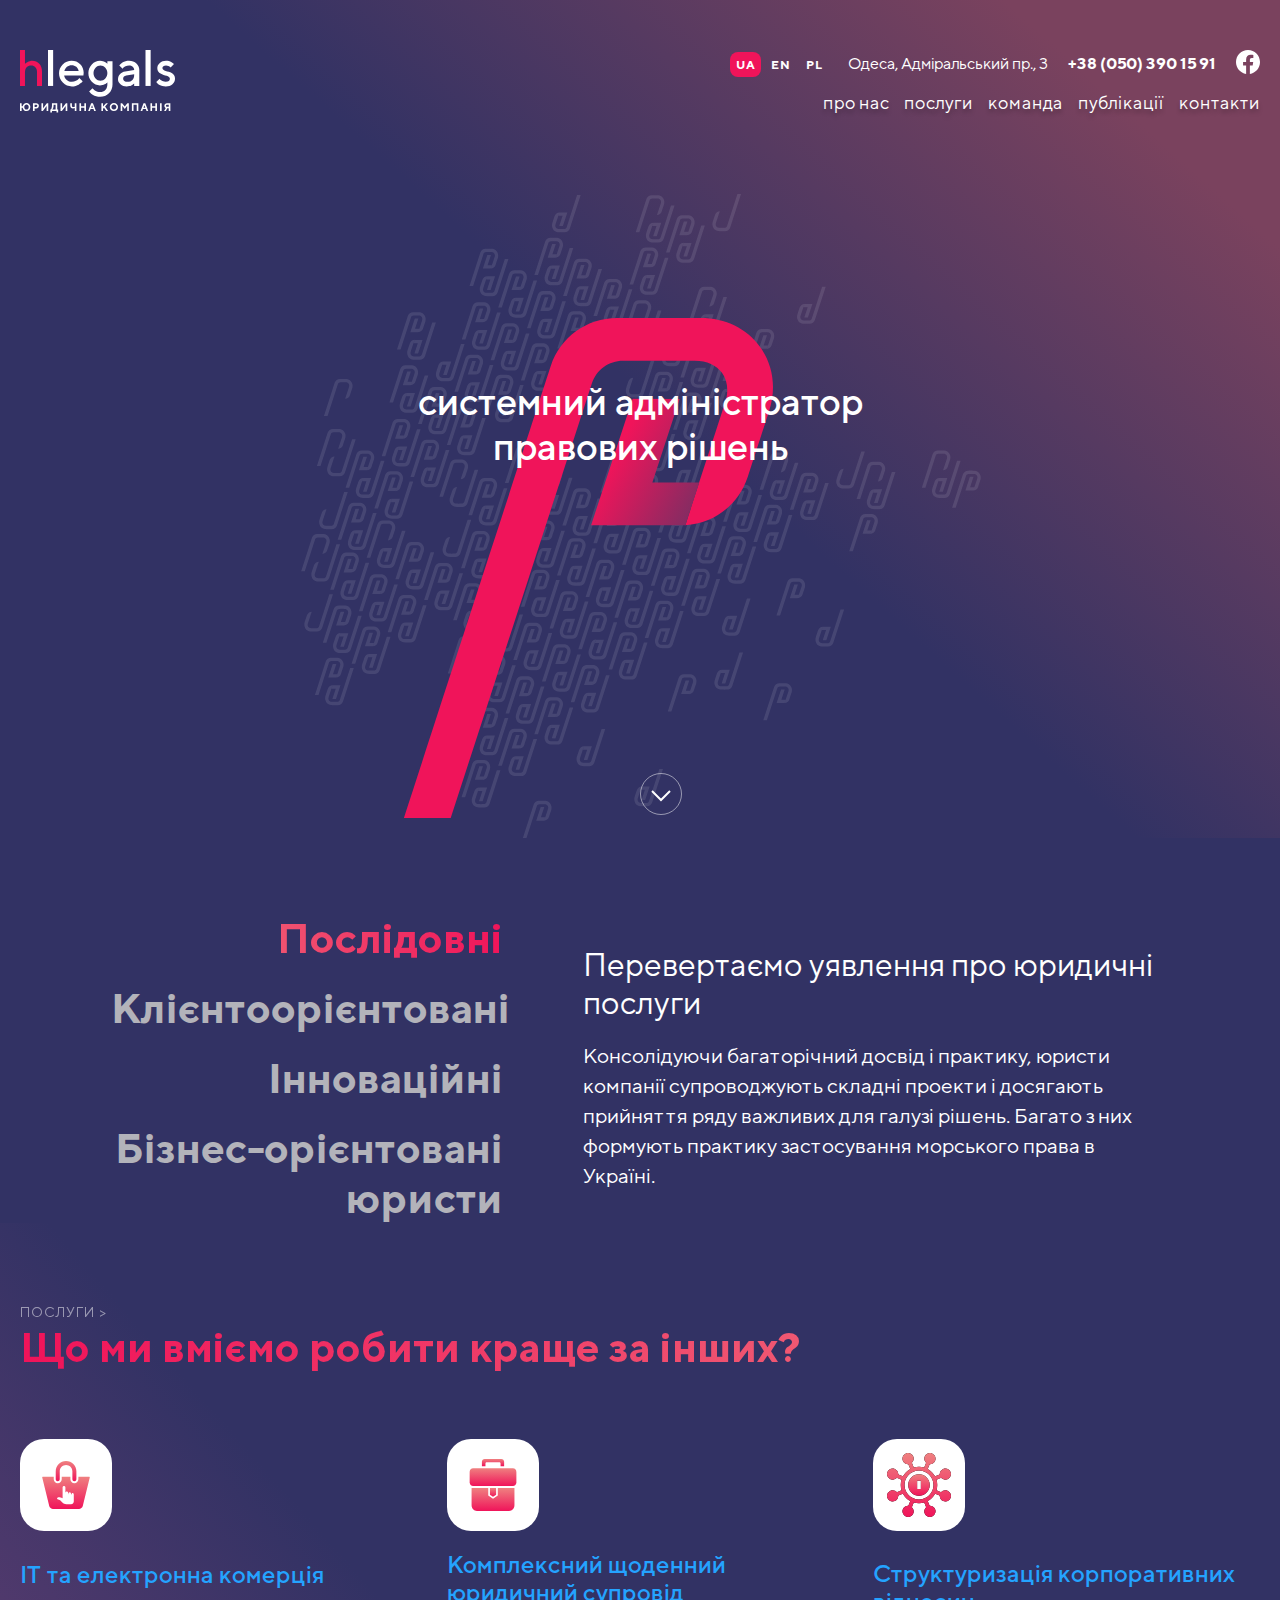
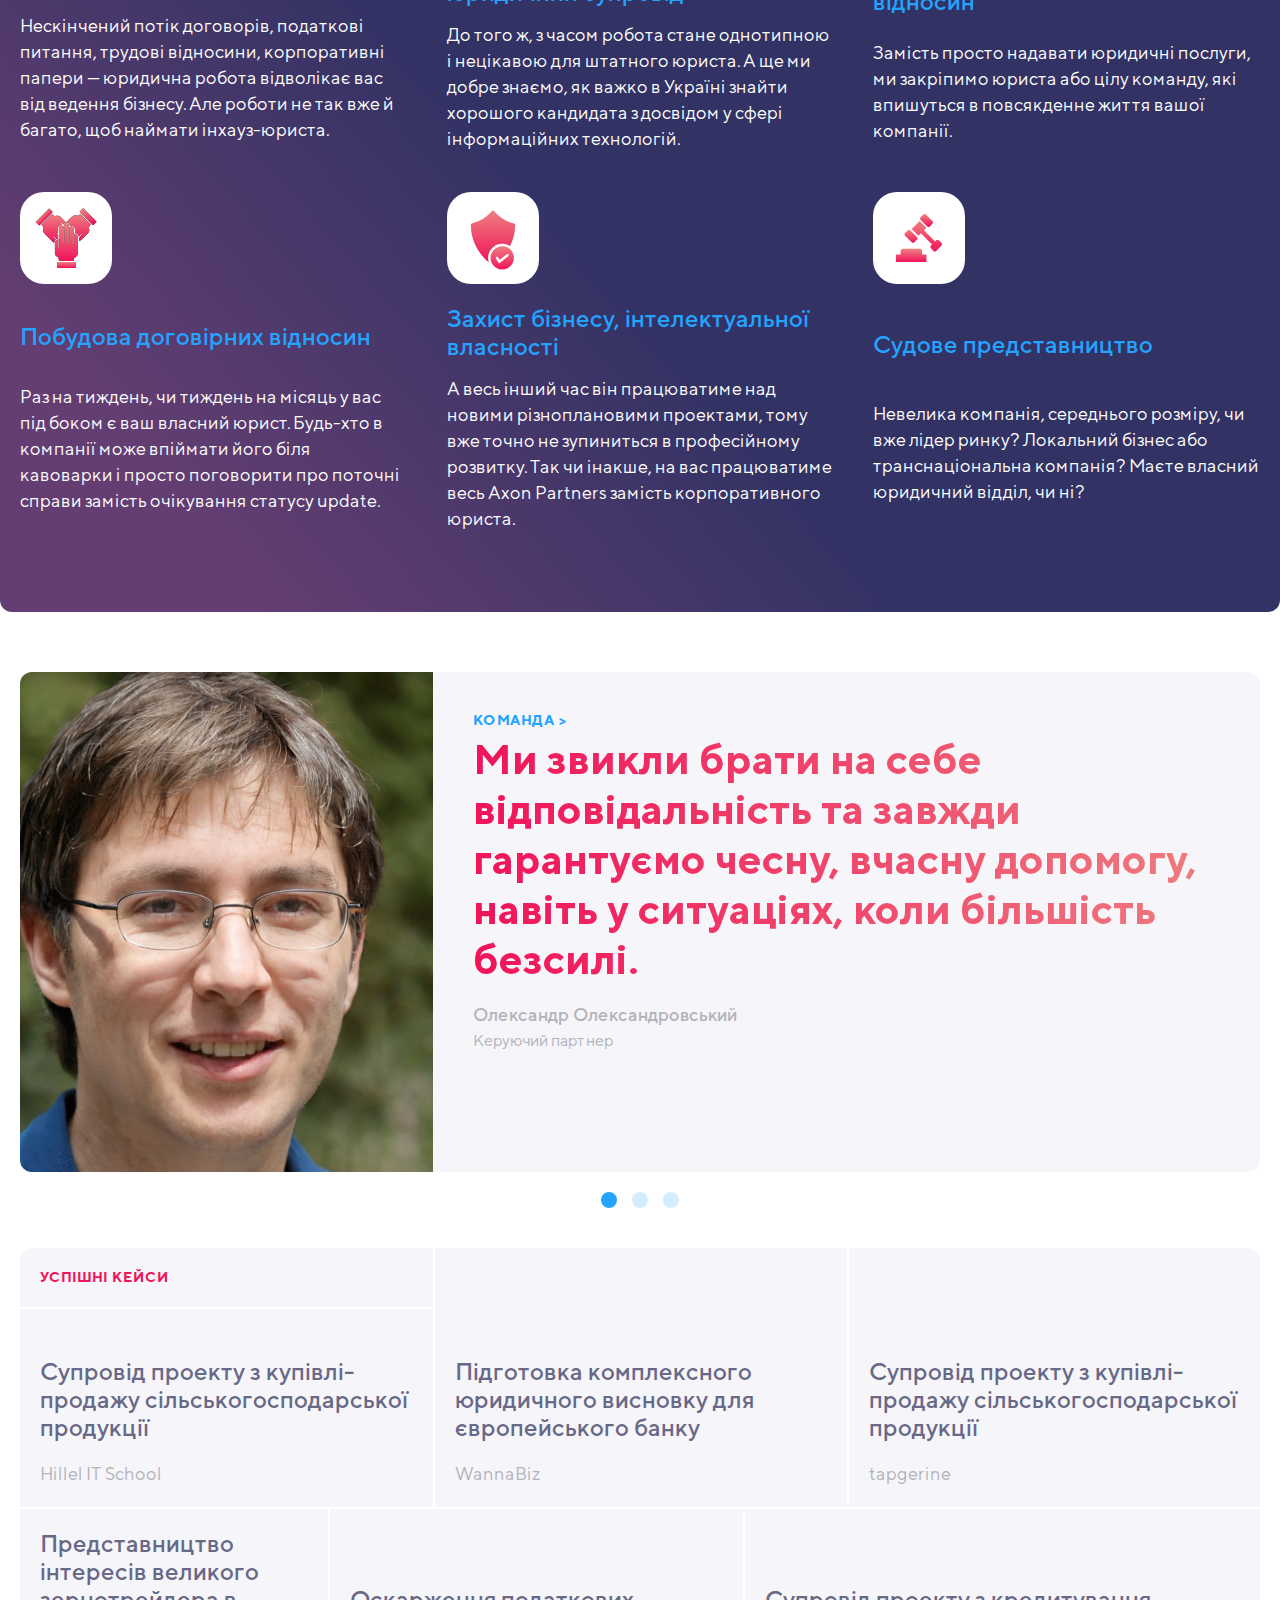
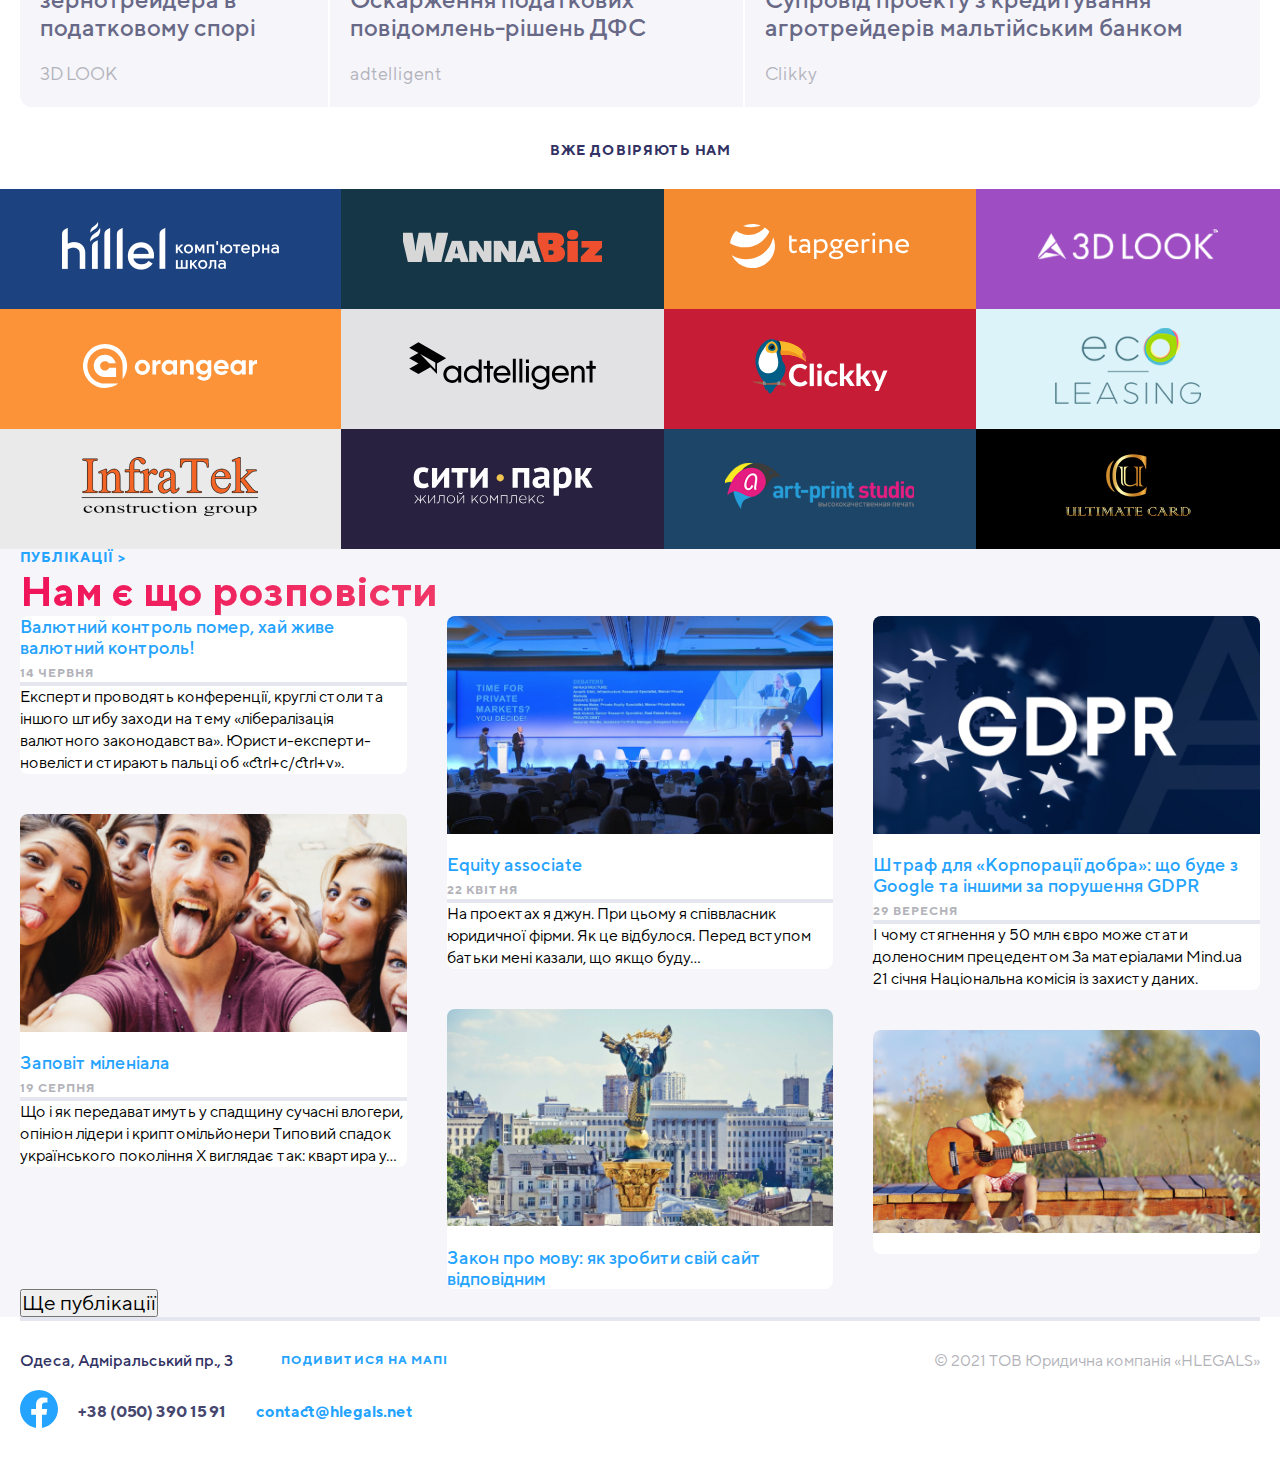
==== index.html @ 2e0b7dd0 "начал publications, ДОДЕЛАТЬ" ====
<!DOCTYPE html>
<html lang="zxx">

<head>
  <meta charset="UTF-8">
  <meta http-equiv="X-UA-Compatible" content="IE=edge">
  <meta name="viewport" content="width=device-width, initial-scale=1.0">
  <title>hlegals</title>
  <link rel="stylesheet" href="assets/css/style.css">
  <link rel="icon" href="assets/img/favicon.svg">
</head>

<body>
  <header class="header">
    <div class="header__top container">
      <div class="header__logo">
        <img class="header__logo-img" src="assets/img/logoondark.svg" alt="hlegals">
      </div>
      <nav class="header__navbar navbar">
        <div class="navbar__btn">
          <span class="navbar__btn-row"></span>
          <span class="navbar__btn-row"></span>
          <span class="navbar__btn-row"></span>
        </div>
        <ul class="navbar__list">
          <li class="navbar__item">
            <a class="navbar__link" href="">про нас</a>
          </li>
          <li class="navbar__item">
            <a class="navbar__link" href="">послуги</a>
          </li>
          <li class="navbar__item">
            <a class="navbar__link" href="">команда</a>
          </li>
          <li class="navbar__item">
            <a class="navbar__link" href="">публікації</a>
          </li>
          <li class="navbar__item">
            <a class="navbar__link" href="">контакти</a>
          </li>
        </ul>
      </nav>
      <nav class="header__actions">
        <div class="header__language language">
          <a class="language__link language__active" href="">UA</a>
          <a class="language__link" href="">EN</a>
          <a class="language__link" href="">PL</a>
        </div>
        <div class="header__address address">
          <a class="address__link" href="https://goo.gl/maps/HsRSCtw5YLtLSQBg6">Одеса, Адміральський пр., 3</a>
        </div>
        <div class="header__phones">
          <a class="header__phone-link" href="tel:+380503901591"> +38 (050) 390 15 91</a>
        </div>
        <div class="header__social social">
          <a class="social__link" href="https://www.facebook.com">
            <img src="assets/img/facebook-white.svg" alt="facebook">
          </a>
        </div>
      </nav>
    </div>

    <div class="header__bottom container">
      <img class="header__symbol" src="assets/img/symbol-long.svg" alt="symbol-long">
      <h1 class="header__title">системний адміністратор правових рішень</h1>
    </div>
    <div class="header__button">
      <img src="assets/img/scroll.svg" alt="scroll">
    </div>
  </header>

  <main>

    <section class="experience">
      <div class="container">
        <div class="experience__slider slider">
          <div class="slider__titles">
            <h2 class="slider__title slider__active">Послідовні</h2>
            <h2 class="slider__title slider__invisible">Клієнтоорієнтовані</h2>
            <h2 class="slider__title slider__invisible">Інноваційні</h2>
            <h2 class="slider__title slider__invisible">Бізнес-орієнтовані юристи</h2>
          </div>
          <div class="slider__descriptions">
            <h2 class="slider__name">Перевертаємо уявлення про юридичні послуги</h2>
            <p class="slider__text">Консолідуючи багаторічний досвід і практику, юристи компанії супроводжують складні
              проекти і досягають прийняття ряду важливих для галузі рішень. Багато з них формують практику застосування
              морського права в Україні.</p>
          </div>
          <div class="slider__indicators">
            <div class="slider__indicator indicator indicator--active"></div>
            <div class="slider__indicator indicator"></div>
            <div class="slider__indicator indicator"></div>
            <div class="slider__indicator indicator"></div>
          </div>
        </div>
      </div>
    </section>

    <section class="services">
      <div class="container">
        <a class="services__heading">послуги ></a>
        <h2 class="services__title">Що ми вміємо робити краще за інших?</h2>
        <div class="services__grid">
          <div class="services__item">
            <div class="services__image">
              <img class="services__icon" src="assets/img/services-it.svg" alt="icon">
            </div>
            <h3 class="services__name">IT та електронна комерція</h3>
            <p class="services__description">Нескінчений потік договорів, податкові питання, трудові відносини,
              корпоративні папери — юридична робота відволікає вас від ведення бізнесу. Але роботи не так вже й багато,
              щоб наймати інхауз-юриста.</p>
          </div>
          <div class="services__item">
            <div class="services__image">
              <img class="services__icon" src="assets/img/services-complex.svg" alt="icon">
            </div>
            <h3 class="services__name">Комплексний щоденний юридичний супровід</h3>
            <p class="services__description">До того ж, з часом робота стане однотипною і нецікавою для штатного юриста.
              А ще ми добре знаємо, як важко в Україні знайти хорошого кандидата з досвідом у сфері інформаційних
              технологій.</p>
          </div>
          <div class="services__item">
            <div class="services__image">
              <img class="services__icon" src="assets/img/services-structure.svg" alt="icon">
            </div>
            <h3 class="services__name">Структуризація корпоративних відносин</h3>
            <p class="services__description">Замість просто надавати юридичні послуги, ми закріпимо юриста або цілу
              команду, які впишуться в повсякденне життя вашої компанії.</p>
          </div>
          <div class="services__item">
            <div class="services__image">
              <img class="services__icon" src="assets/img/services-build.svg" alt="icon">
            </div>
            <h3 class="services__name">Побудовa договірних відносин</h3>
            <p class="services__description">Раз на тиждень, чи тиждень на місяць у вас під боком є ваш власний юрист.
              Будь-хто в компанії може впіймати його біля кавоварки і просто поговорити про поточні справи замість
              очікування статусу update.</p>
          </div>
          <div class="services__item">
            <div class="services__image">
              <img class="services__icon" src="assets/img/services-protect.svg" alt="icon">
            </div>
            <h3 class="services__name">Захист бізнесу, інтелектуальної власності</h3>
            <p class="services__description">А весь інший час він працюватиме над новими різноплановими проектами, тому
              вже точно не зупиниться в професійному розвитку. Так чи інакше, на вас працюватиме весь Axon Partners
              замість корпоративного юриста.</p>
          </div>
          <div class="services__item">
            <div class="services__image">
              <img class="services__icon" src="assets/img/services-court.svg" alt="icon">
            </div>
            <h3 class="services__name">Судове представництво</h3>
            <p class="services__description">Невелика компанія, середнього розміру, чи вже лідер ринку? Локальний бізнес
              або транснаціональна компанія? Маєте власний юридичний відділ, чи ні?</p>
          </div>
        </div>
      </div>
    </section>

    <section class="team">
      <div class="container container--team">
        <div class="team__image">
          <img class="team__photo" src="assets/img/team-photo.png" alt="team-photo">
        </div>
        <div class="team__content">
          <h3 class="team__title">команда ></h3>
          <blockquote class="team__quote">Ми звикли брати на себе відповідальність та завжди гарантуємо чесну, вчасну
            допомогу, навіть у ситуаціях, коли більшість безсилі.</blockquote>
          <div class="team__wrap">
            <div class="team__image-mobile">
              <img class="team__photo-mobile" src="assets/img/team-photo-mob.png" alt="team-photo">
            </div>
            <div class="team__naming">
              <p class="team__name">Олександр Олександровський</p>
              <p class="team__job">Керуючий партнер</p>
            </div>
          </div>
        </div>
      </div>
      <div class="team__indicators">
        <div class="team__indicator indicator indicator--active"></div>
        <div class="team__indicator indicator"></div>
        <div class="team__indicator indicator"></div>
      </div>
    </section>

    <section class="cases">
      <div class="container container--cases">
        <div class="cases__item1">
          <h3 class="cases__title">Успішні кейси</h3>
        </div>
        <div class="cases__item2">
          <h3 class="cases__description">Супровід проекту з купівлі-продажу сільськогосподарської продукції</h3>
          <p class="cases__company">Hillel IT School</p>
        </div>
        <div class="cases__item3">
          <h3 class="cases__description">Підготовка комплексного юридичного висновку для європейського банку</h3>
          <p class="cases__company">WannaBiz</p>
        </div>
        <div class="cases__item4">
          <h3 class="cases__description">Супровід проекту з купівлі-продажу сільськогосподарської продукції</h3>
          <p class="cases__company">tapgerine</p>
        </div>
        <div class="cases__item5">
          <h3 class="cases__description">Представництво інтересів великого зернотрейдера в податковому спорі</h3>
          <p class="cases__company">3D LOOK</p>
        </div>
        <div class="cases__item6">
          <h3 class="cases__description">Оскарження податкових повідомлень-рішень ДФС</h3>
          <p class="cases__company">adtelligent</p>
        </div>
        <div class="cases__item7">
          <h3 class="cases__description">Супровід проекту з кредитування агротрейдерів мальтійським банком</h3>
          <p class="cases__company">Clikky</p>
        </div>
      </div>
    </section>

    <section class="clients">
      <div class="container container--clients">
        <h3 class="clients__title">Вже довіряють нам</h3>
        <div class="clients__wrap">
          <div class="clients__item clients__hillel">
            <a class="clients__link" href="https://ithillel.ua/">
              <img class="clients__logo" src="assets/img/logo-hillel.png" alt="hillel">
            </a>
          </div>
          <div class="clients__item clients__wannabiz">
            <a class="clients__link" href="https://facebook.com/wannabiz.ua/">
              <img class="clients__logo" src="assets/img/logo-wannabiz.png" alt="wannabiz">
            </a>
          </div>
          <div class="clients__item clients__tapgerine">
            <a class="clients__link" href="https://jobs.dou.ua/companies/tapgerine-llc/">
              <img class="clients__logo" src="assets/img/logo-tapgerine.svg" alt="tapgerine">
            </a>
          </div>
          <div class="clients__item clients__3dlook">
            <a class="clients__link" href="https://3dlook.me/">
              <img class="clients__logo" src="assets/img/logo-3d.png" alt="3dlook">
            </a>
          </div>
          <div class="clients__item clients__orangear">
            <a class="clients__link" href="https://twitter.com/orangearcompany/">
              <img class="clients__logo" src="assets/img/logo-orangear.svg" alt="orangear">
            </a>
          </div>
          <div class="clients__item clients__adtelligent">
            <a class="clients__link" href="https://adtelligent.com/">
              <img class="clients__logo" src="assets/img/logo-adtell.svg" alt="adtelligent">
            </a>
          </div>
          <div class="clients__item clients__clickky">
            <a class="clients__link" href="https://jobs.dou.ua/companies/clickky/">
              <img class="clients__logo" src="assets/img/logo-click.svg" alt="clickky">
            </a>
          </div>
          <div class="clients__item clients__ecolease">
            <a class="clients__link" href="https://ecolease.com.ua/">
              <img class="clients__logo" src="assets/img/logo-ecolease.png" alt="ecolease">
            </a>
          </div>
          <div class="clients__item clients__infratek">
            <a class="clients__link" href="https://www.rabotniki.ua/36525/">
              <img class="clients__logo" src="assets/img/logo-infratek.png" alt="infratek">
            </a>
          </div>
          <div class="clients__item clients__citypark">
            <a class="clients__link" href="https://www.kona.com.ua/city-park/">
              <img class="clients__logo" src="assets/img/logo-citypark.svg" alt="citypark">
            </a>
          </div>
          <div class="clients__item clients__artprint">
            <a class="clients__link" href="https://www.artprintstudio.com.ua/">
              <img class="clients__logo" src="assets/img/logo-art.png" alt="artprint">
            </a>
          </div>
          <div class="clients__item clients__ucard">
            <a class="clients__link" href="https://facebook.com/UltimateCard/">
              <img class="clients__logo" src="assets/img/logo-ucard.png" alt="ucard">
            </a>
          </div>
        </div>
      </div>
    </section>

    <section class="publications">
      <div class="container">
        <h3 class="publications__heading">Публікації ></h3>
        <h2 class="publications__title">Нам є що розповісти</h2>
        <div class="publications__content">
          <article class="publications__item">
            <h4 class="publications__name">Валютний контроль помер, хай живе валютний контроль!</h4>
            <span class="publications__date">14 червня</span>
            <p class="publications__description">Експерти проводять конференції, круглі столи та іншого штибу заходи на
              тему «лібералізація валютного законодавства». Юристи-експерти-новелісти стирають пальці об
              «ctrl+c/ctrl+v».</p>
          </article>
          <article class="publications__item">
            <div class="publications__picture">
              <img class="publications__image" src="assets/img/art1.png" alt="article">
            </div>
            <h4 class="publications__name">Заповіт міленіала</h4>
            <span class="publications__date">19 серпня</span>
            <p class="publications__description">Що і як передаватимуть у спадщину сучасні влогери, опініон лідери і
              криптомільйонери Типовий спадок українського покоління Х виглядає так: квартира у…</p>
          </article>
          <article class="publications__item">
            <div class="publications__picture">
              <img class="publications__image" src="assets/img/art2.png" alt="article">
            </div>
            <h4 class="publications__name">Equity associate</h4>
            <span class="publications__date">22 квітня</span>
            <p class="publications__description">На проектах я джун. При цьому я співвласник юридичної фірми. Як це
              відбулося. Перед вступом батьки мені казали, що якщо буду…</p>
          </article>
          <article class="publications__item">
            <div class="publications__picture">
              <img class="publications__image" src="assets/img/art3.png" alt="article">
            </div>
            <h4 class="publications__name">Закон про мову: як зробити свій сайт відповідним</h4>
          </article>
          <article class="publications__item">
            <div class="publications__picture">
              <img class="publications__image" src="assets/img/art4.png" alt="article">
            </div>
            <h4 class="publications__name">Штраф для «Корпорації добра»: що буде з Google та іншими за порушення GDPR
            </h4>
            <span class="publications__date">29 вересня</span>
            <p class="publications__description">І чому стягнення у 50 млн євро може стати доленосним прецедентом За
              матеріалами Mind.ua 21 січня Національна комісія із захисту даних.</p>
          </article>
          <article class="publications__item">
            <div class="publications__picture">
              <img class="publications__image" src="assets/img/art5.png" alt="article">
            </div>
          </article>
        </div>
        <div class="publications__actions">
          <button class="publications__button" type="button">Ще публікації</button>
        </div>
      </div>
    </section>

  </main>

  <footer class="footer">
    <div class="container container--footer">
      <div class="footer__info">
        <div class="footer__top">
          <p class="footer__address">Одеса, Адміральський пр., 3</p>
          <a class="footer__link" href="">Подивитися на мапі</a>
        </div>
        <div class="footer__bottom">
          <a class="footer__facebook" href="">
            <img class="footer__logo" src="assets/img/facebook-blue.svg" alt="">
          </a>
          <p class="footer__phone">+38 (050) 390 15 91</p>
          <a class="footer__mail" href="mailto:contact@hlegals.net">contact@hlegals.net</a>
        </div>
      </div>
      <div class="footer__copyright">
        <p class="footer__copyright-text">© 2021 ТОВ Юридична компанія «HLEGALS»</p>
      </div>
    </div>
  </footer>

  <script src="assets/js/main.js"></script>
</body>

</html>
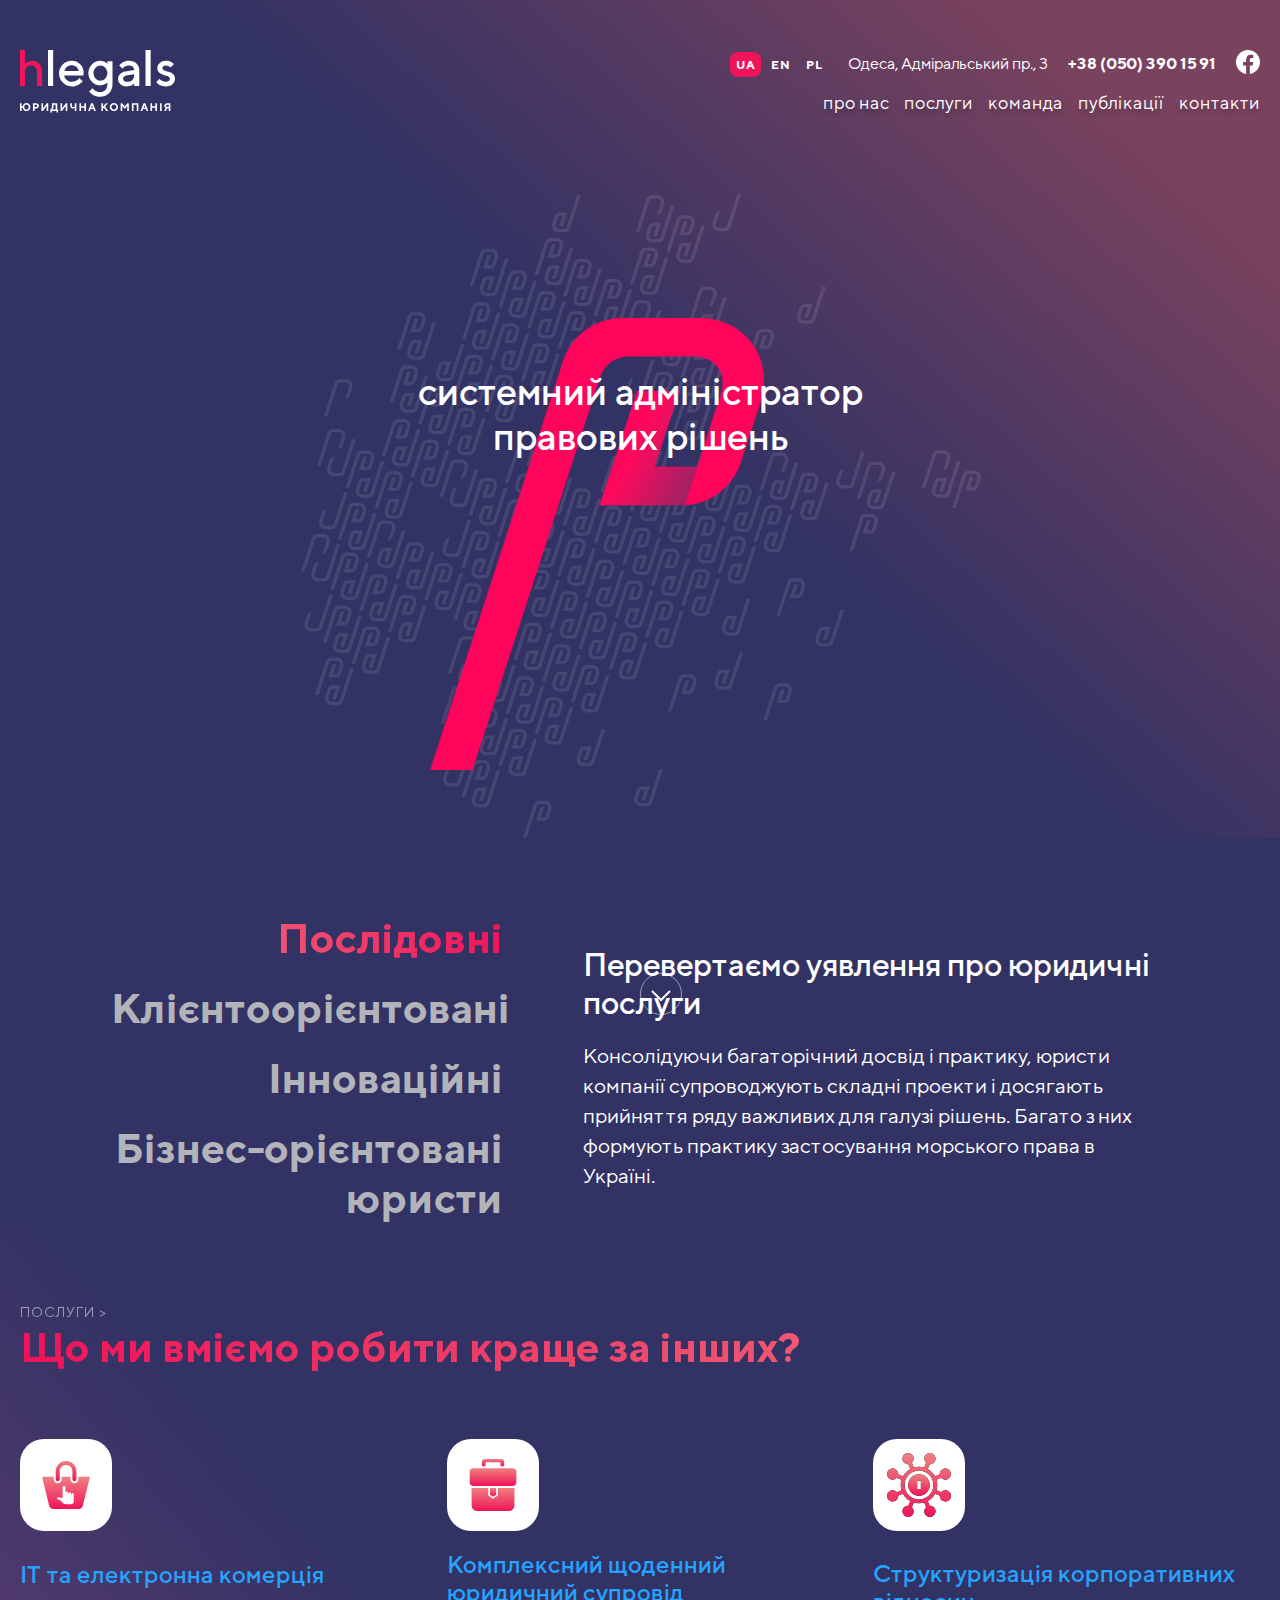
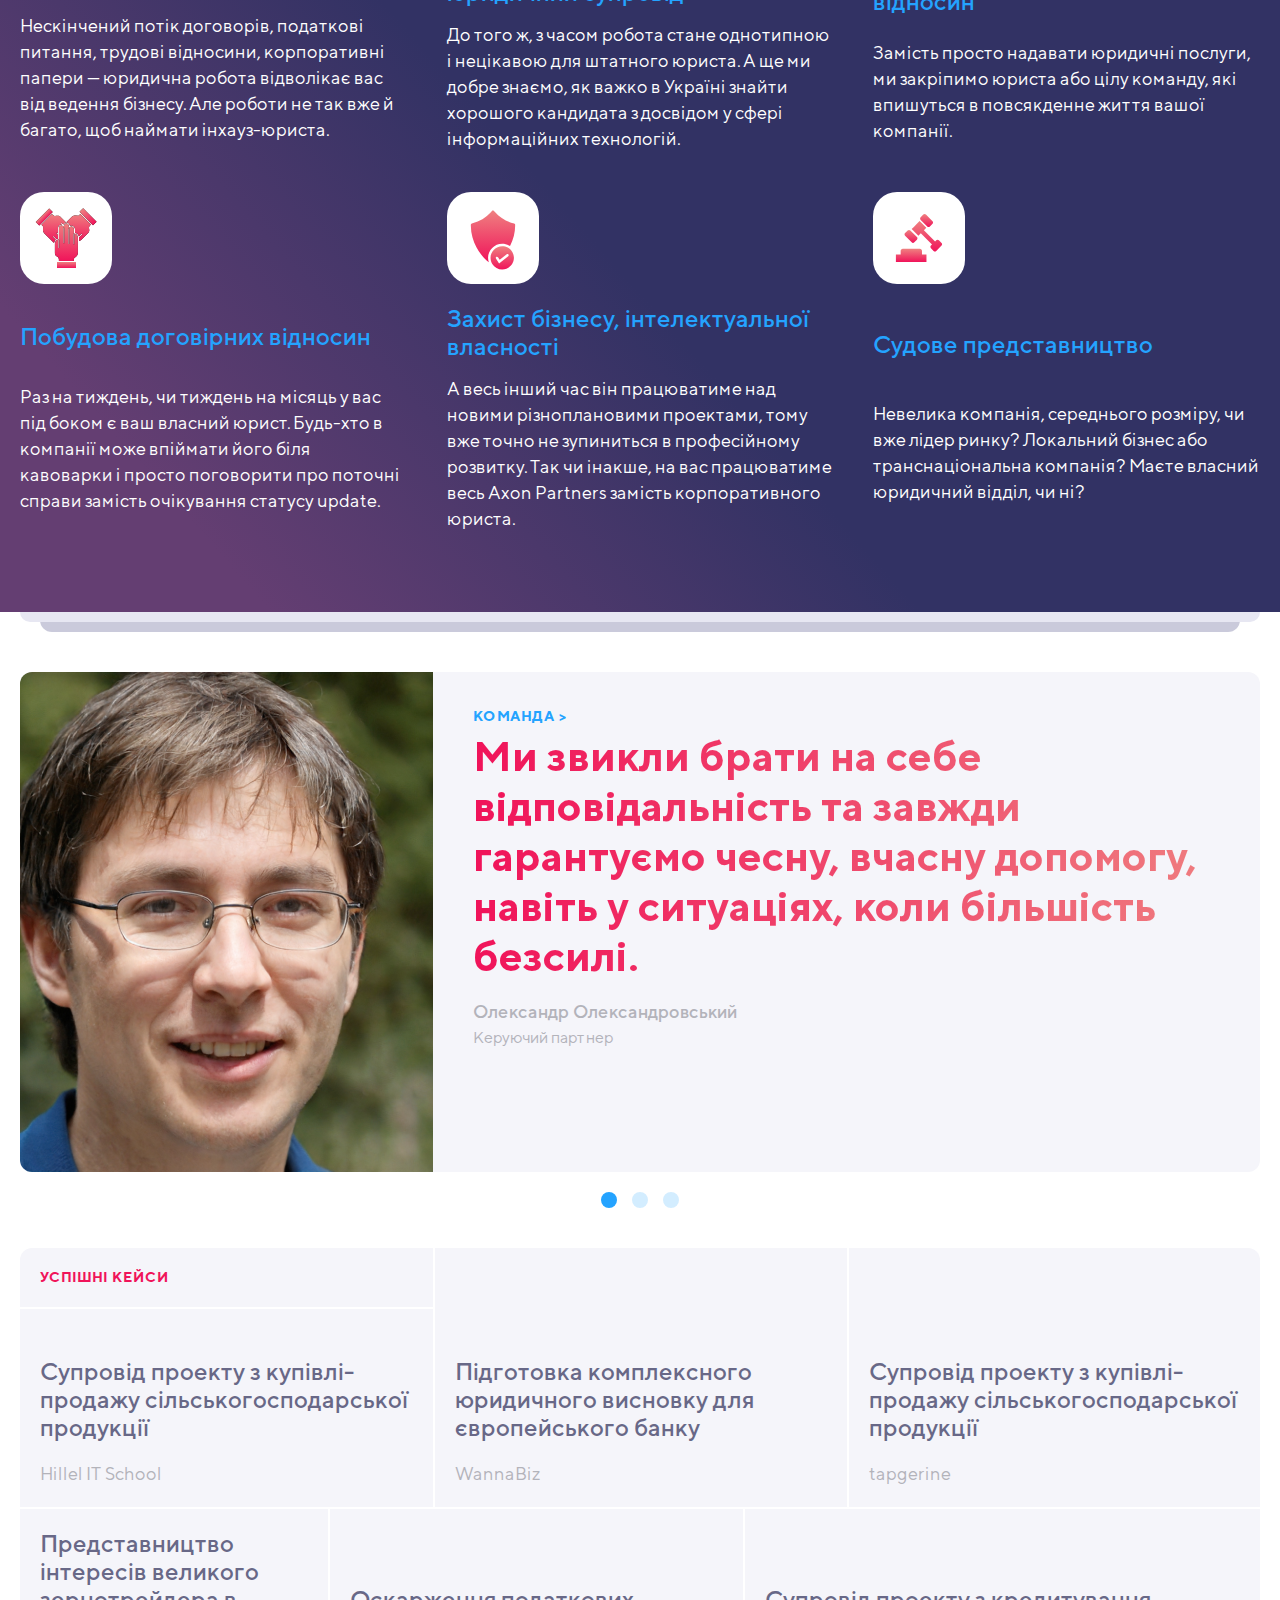
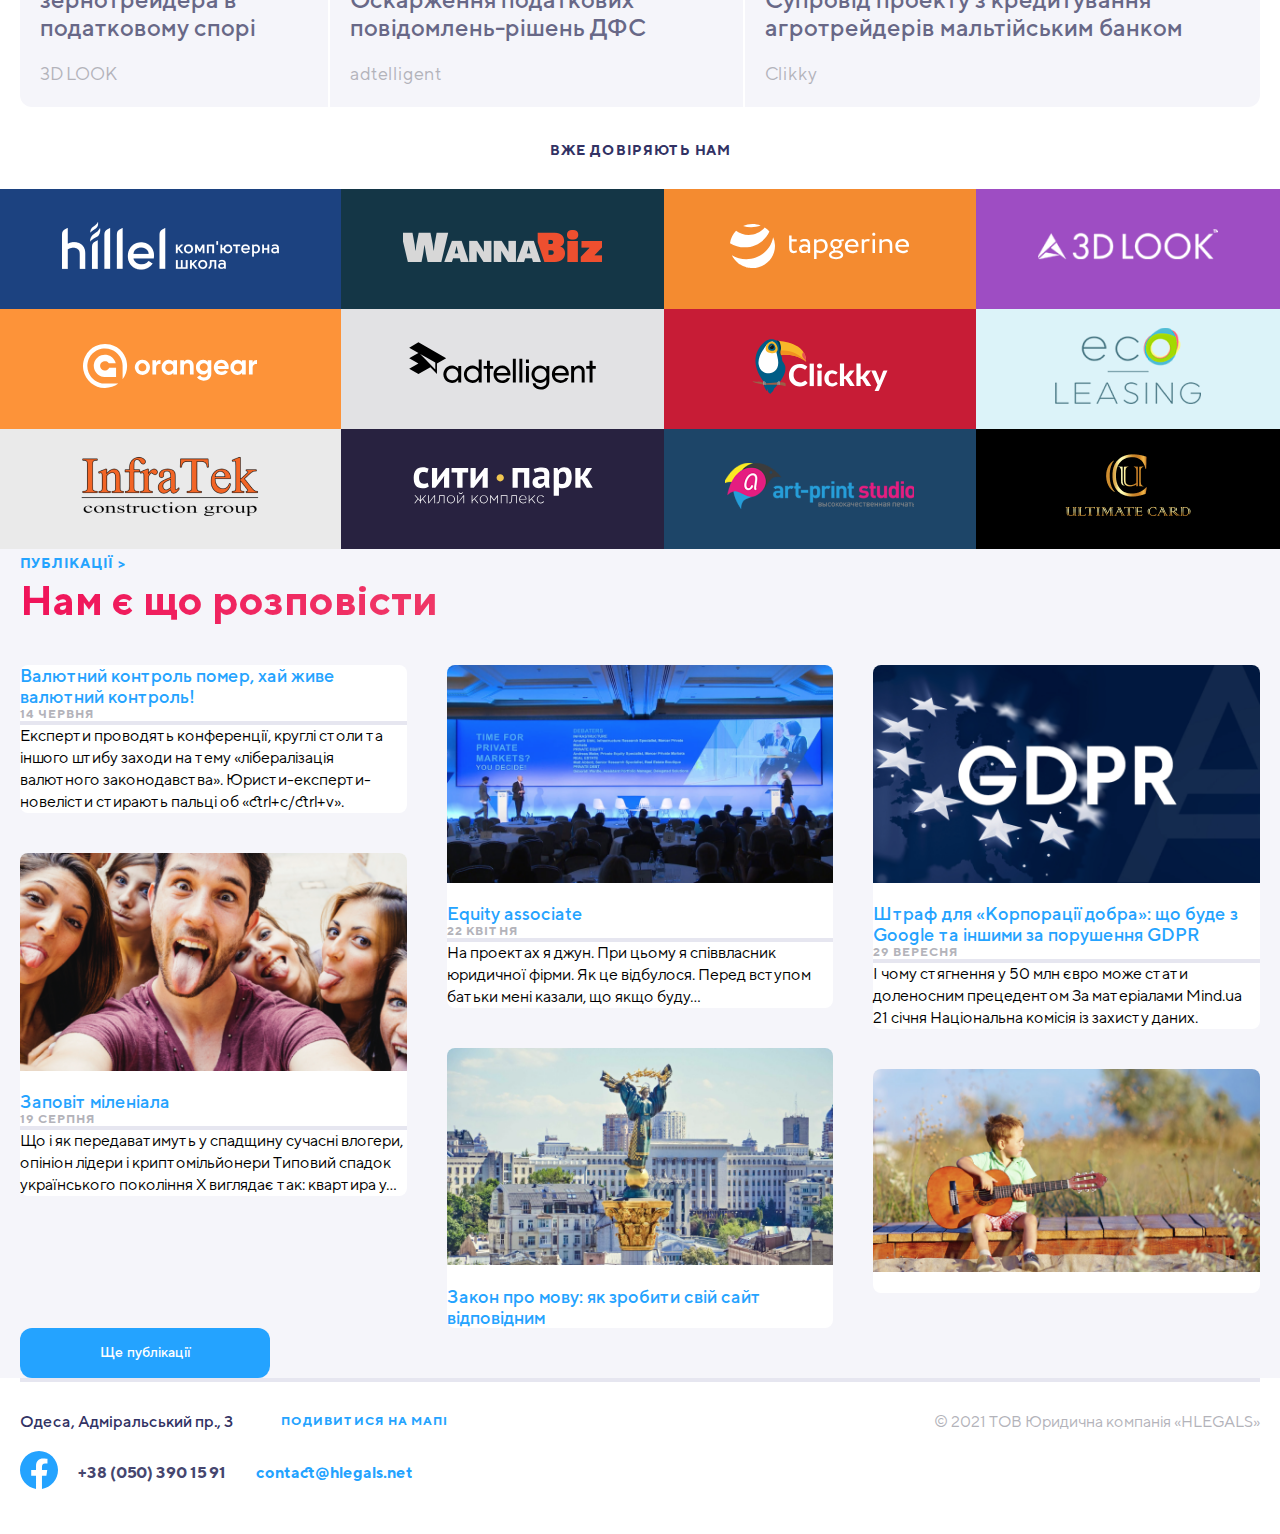
==== commit 895ded94: "раскидал по папкам, что то сделал" ====
--- a/index.html
+++ b/index.html
@@ -81,10 +81,34 @@
             <h2 class="slider__title slider__invisible">Бізнес-орієнтовані юристи</h2>
           </div>
           <div class="slider__descriptions">
-            <h2 class="slider__name">Перевертаємо уявлення про юридичні послуги</h2>
-            <p class="slider__text">Консолідуючи багаторічний досвід і практику, юристи компанії супроводжують складні
-              проекти і досягають прийняття ряду важливих для галузі рішень. Багато з них формують практику застосування
-              морського права в Україні.</p>
+            <div class="slider__note note note--active">
+              <h2 class="slider__name">Перевертаємо уявлення про юридичні послуги</h2>
+              <p class="slider__text">Консолідуючи багаторічний досвід і практику, юристи компанії супроводжують складні
+                проекти і досягають прийняття ряду важливих для галузі рішень. Багато з них формують практику
+                застосування
+                морського права в Україні.</p>
+            </div>
+            <div class="slider__note">
+              <h2 class="slider__name">Уявлення про юридичні послуги</h2>
+              <p class="slider__text">Багаторічний досвід і практику, юристи компанії супроводжують складні
+                проекти і досягають прийняття ряду важливих для галузі рішень. Багато з них формують практику
+                застосування
+                морського права в Україні.</p>
+            </div>
+            <div class="slider__note">
+              <h2 class="slider__name">Про юридичні послуги</h2>
+              <p class="slider__text">Багаторічний досвід і практику, юристи компанії супроводжують складні
+                проекти і досягають прийняття ряду важливих для галузі рішень. Багато з них формують практику
+                застосування
+                морського права в Україні.</p>
+            </div>
+            <div class="slider__note">
+              <h2 class="slider__name">Юридичні послуги</h2>
+              <p class="slider__text">Багаторічний досвід і практику, юристи компанії супроводжують складні
+                проекти і досягають прийняття ряду важливих для галузі рішень. Багато з них формують практику
+                застосування
+                морського права в Україні.</p>
+            </div>
           </div>
           <div class="slider__indicators">
             <div class="slider__indicator indicator indicator--active"></div>
@@ -163,7 +187,7 @@
           <img class="team__photo" src="assets/img/team-photo.png" alt="team-photo">
         </div>
         <div class="team__content">
-          <h3 class="team__title">команда ></h3>
+          <a class="team__title">команда ></a>
           <blockquote class="team__quote">Ми звикли брати на себе відповідальність та завжди гарантуємо чесну, вчасну
             допомогу, навіть у ситуаціях, коли більшість безсилі.</blockquote>
           <div class="team__wrap">
@@ -286,11 +310,11 @@
 
     <section class="publications">
       <div class="container">
-        <h3 class="publications__heading">Публікації ></h3>
+        <a class="publications__heading">Публікації ></a>
         <h2 class="publications__title">Нам є що розповісти</h2>
         <div class="publications__content">
           <article class="publications__item">
-            <h4 class="publications__name">Валютний контроль помер, хай живе валютний контроль!</h4>
+            <a class="publications__name">Валютний контроль помер, хай живе валютний контроль!</a>
             <span class="publications__date">14 червня</span>
             <p class="publications__description">Експерти проводять конференції, круглі столи та іншого штибу заходи на
               тему «лібералізація валютного законодавства». Юристи-експерти-новелісти стирають пальці об
@@ -300,7 +324,7 @@
             <div class="publications__picture">
               <img class="publications__image" src="assets/img/art1.png" alt="article">
             </div>
-            <h4 class="publications__name">Заповіт міленіала</h4>
+            <a class="publications__name">Заповіт міленіала</a>
             <span class="publications__date">19 серпня</span>
             <p class="publications__description">Що і як передаватимуть у спадщину сучасні влогери, опініон лідери і
               криптомільйонери Типовий спадок українського покоління Х виглядає так: квартира у…</p>
@@ -309,7 +333,7 @@
             <div class="publications__picture">
               <img class="publications__image" src="assets/img/art2.png" alt="article">
             </div>
-            <h4 class="publications__name">Equity associate</h4>
+            <a class="publications__name">Equity associate</a>
             <span class="publications__date">22 квітня</span>
             <p class="publications__description">На проектах я джун. При цьому я співвласник юридичної фірми. Як це
               відбулося. Перед вступом батьки мені казали, що якщо буду…</p>
@@ -318,14 +342,14 @@
             <div class="publications__picture">
               <img class="publications__image" src="assets/img/art3.png" alt="article">
             </div>
-            <h4 class="publications__name">Закон про мову: як зробити свій сайт відповідним</h4>
+            <a class="publications__name">Закон про мову: як зробити свій сайт відповідним</a>
           </article>
           <article class="publications__item">
             <div class="publications__picture">
               <img class="publications__image" src="assets/img/art4.png" alt="article">
             </div>
-            <h4 class="publications__name">Штраф для «Корпорації добра»: що буде з Google та іншими за порушення GDPR
-            </h4>
+            <a class="publications__name">Штраф для «Корпорації добра»: що буде з Google та іншими за порушення GDPR
+            </a>
             <span class="publications__date">29 вересня</span>
             <p class="publications__description">І чому стягнення у 50 млн євро може стати доленосним прецедентом За
               матеріалами Mind.ua 21 січня Національна комісія із захисту даних.</p>
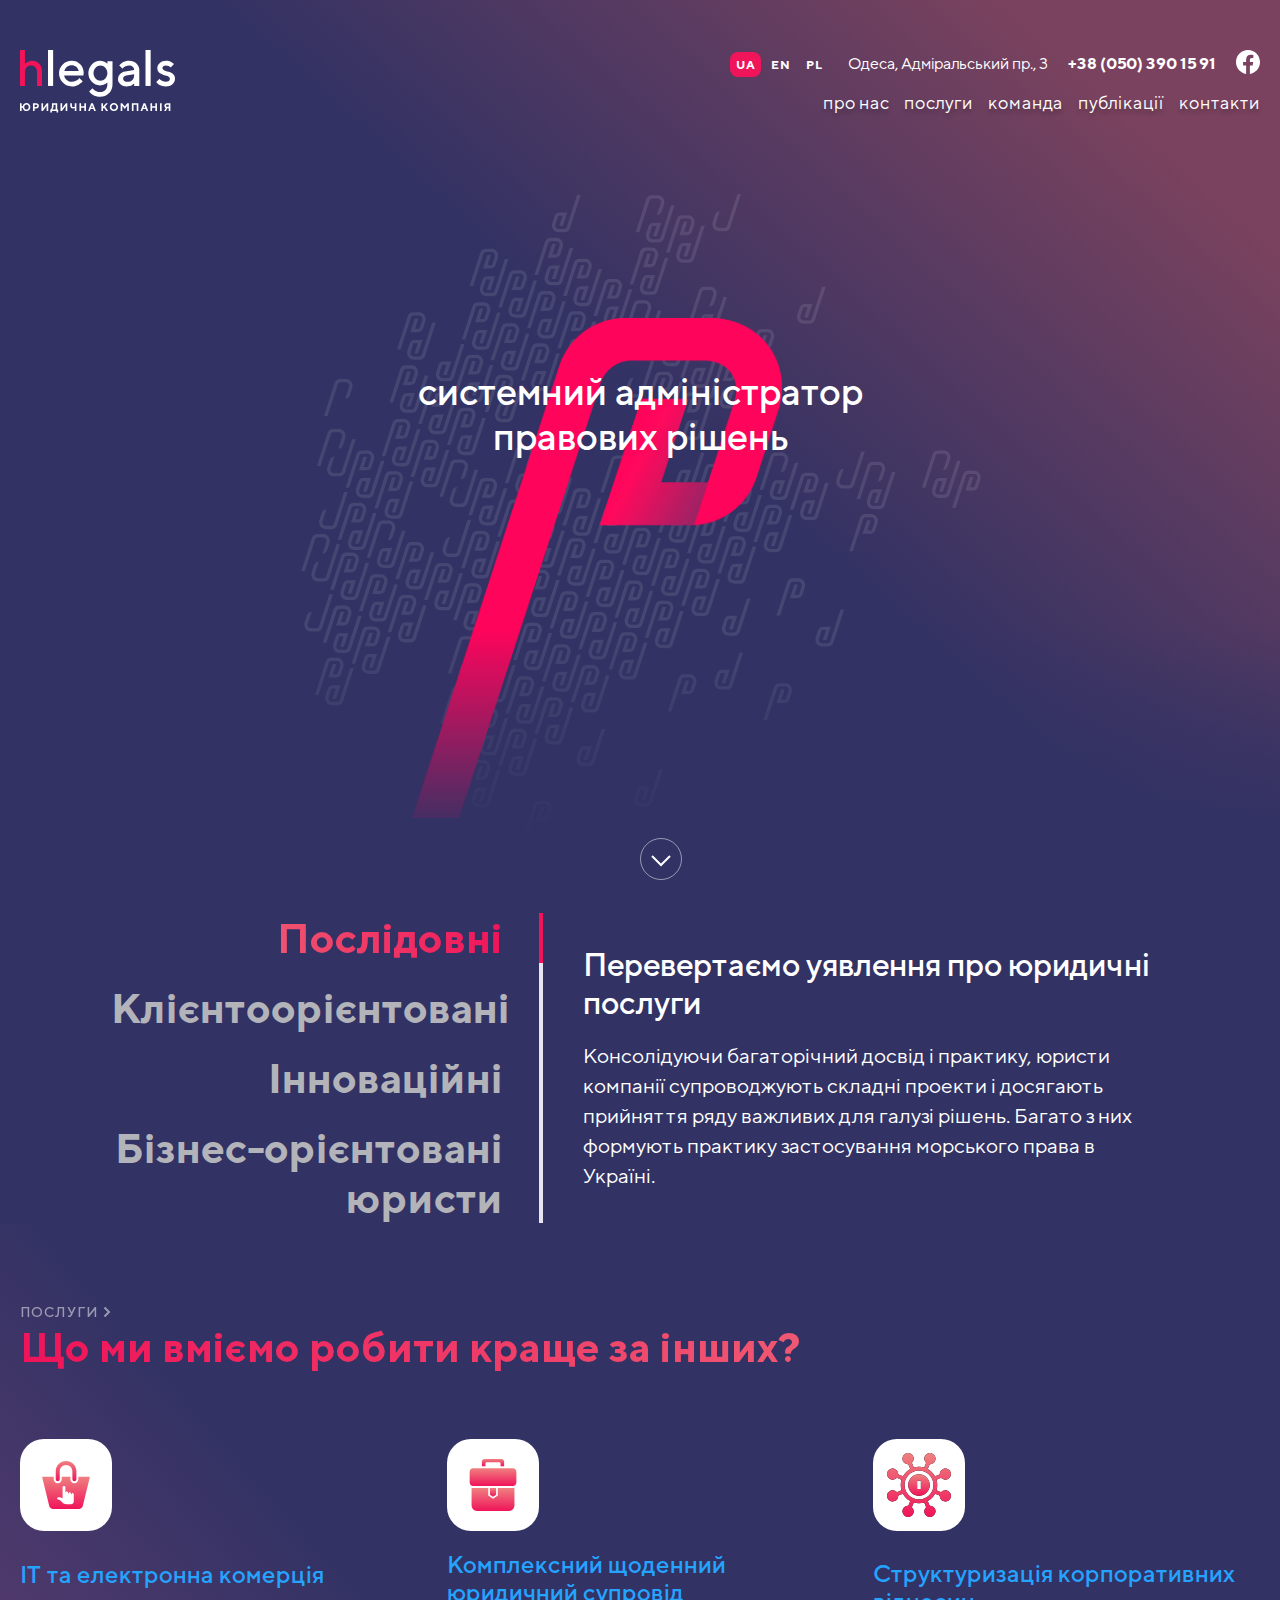
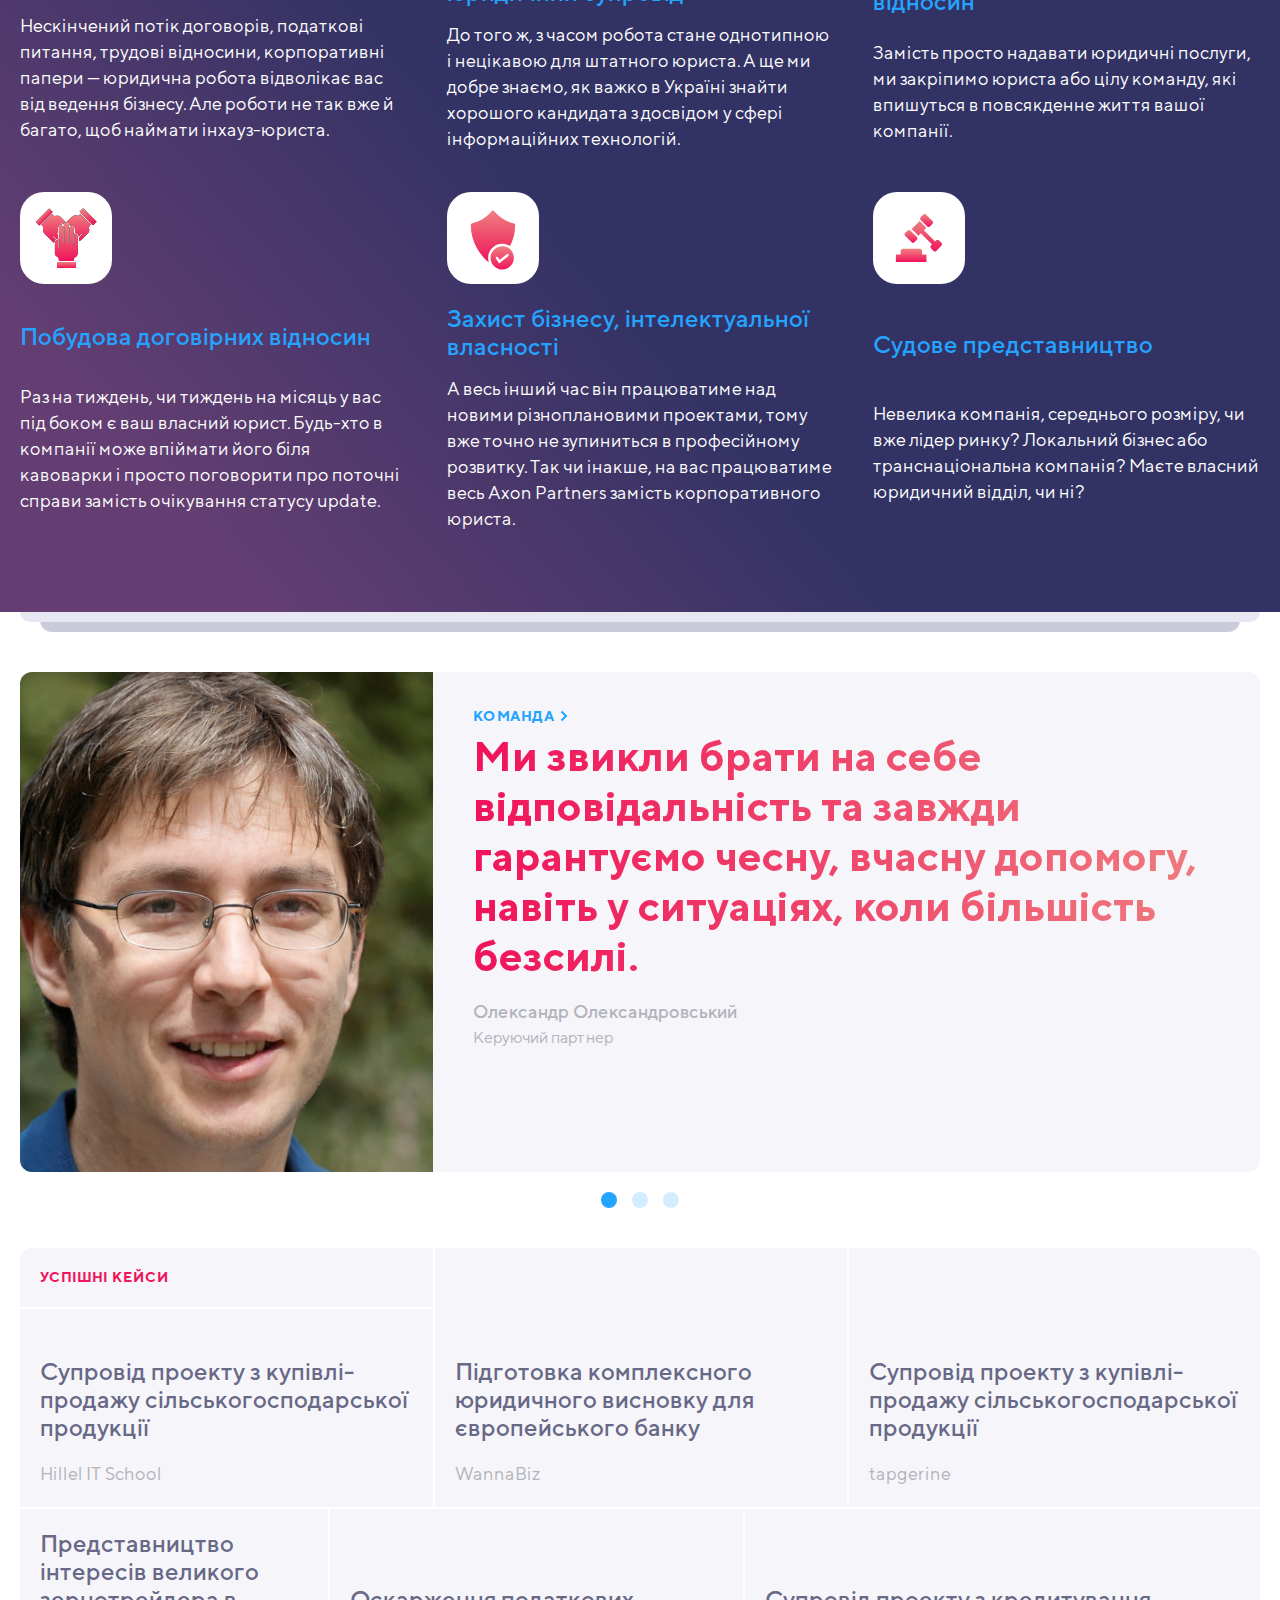
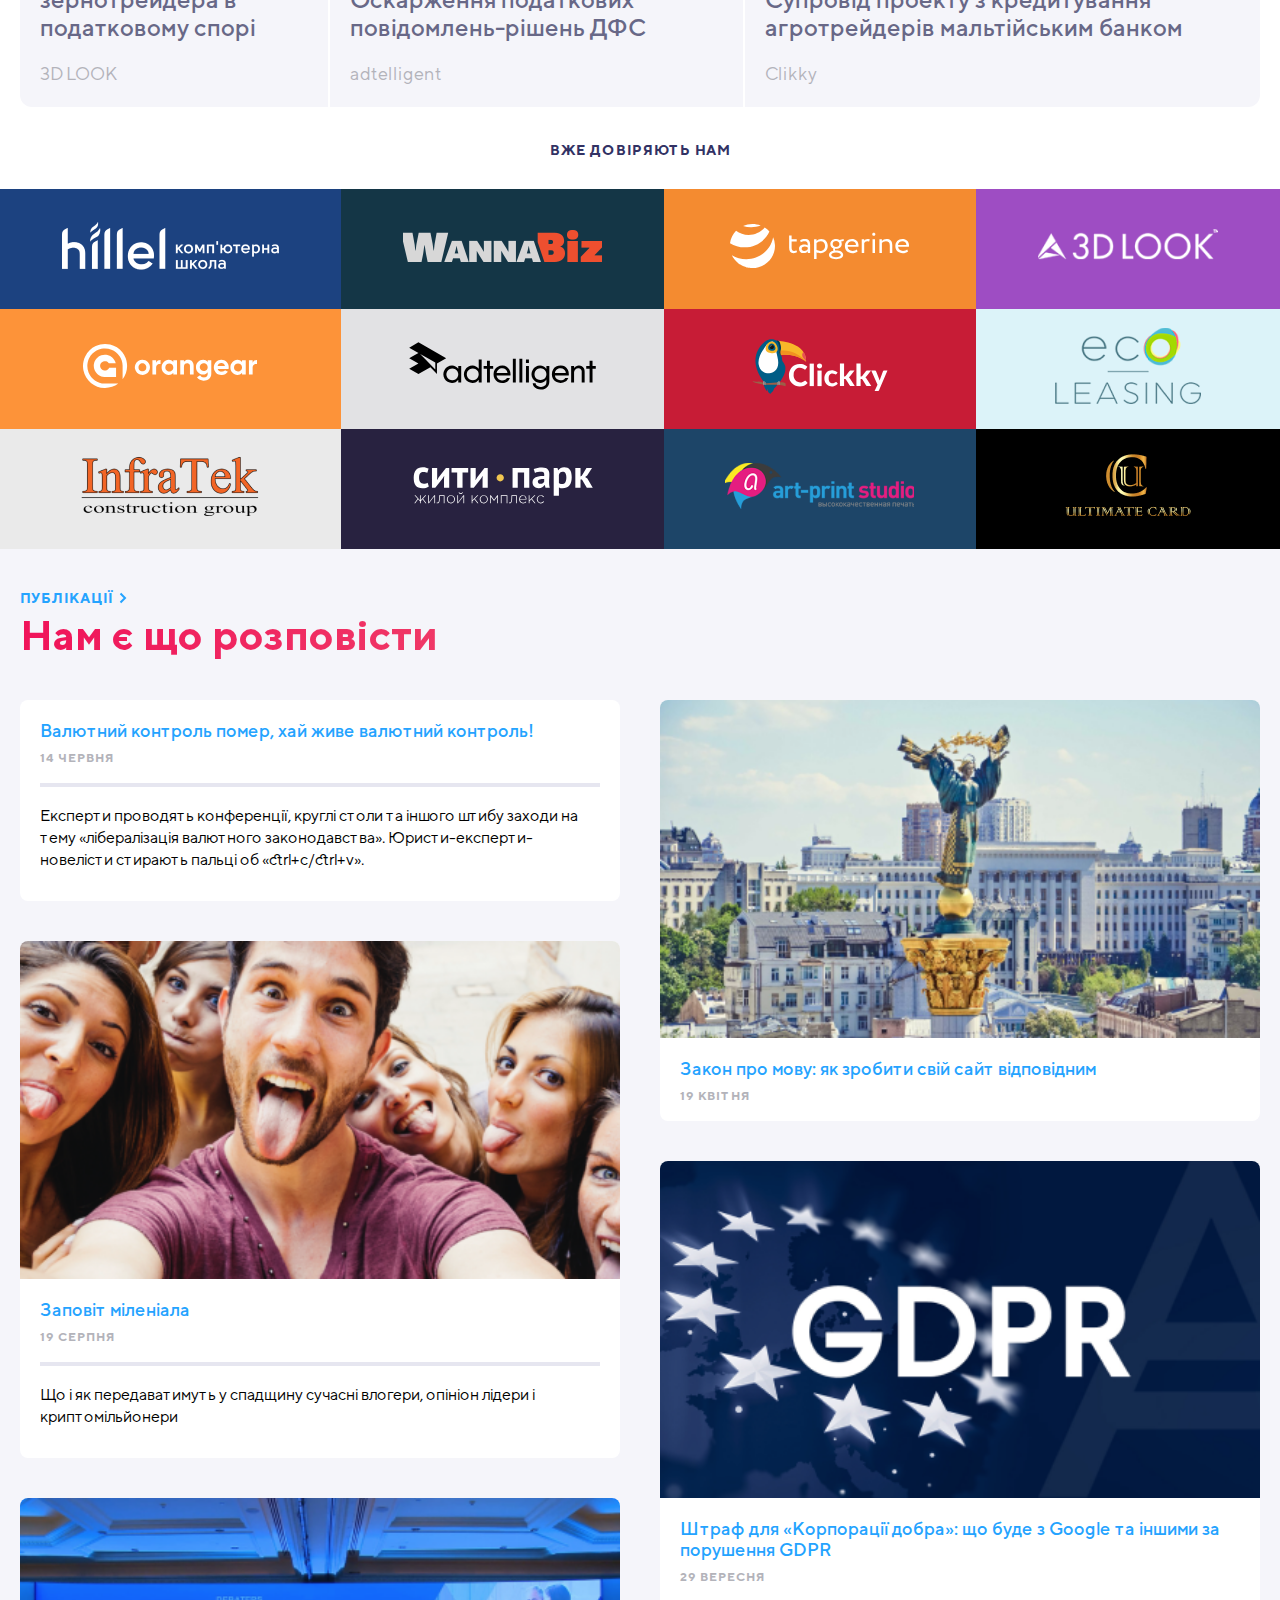
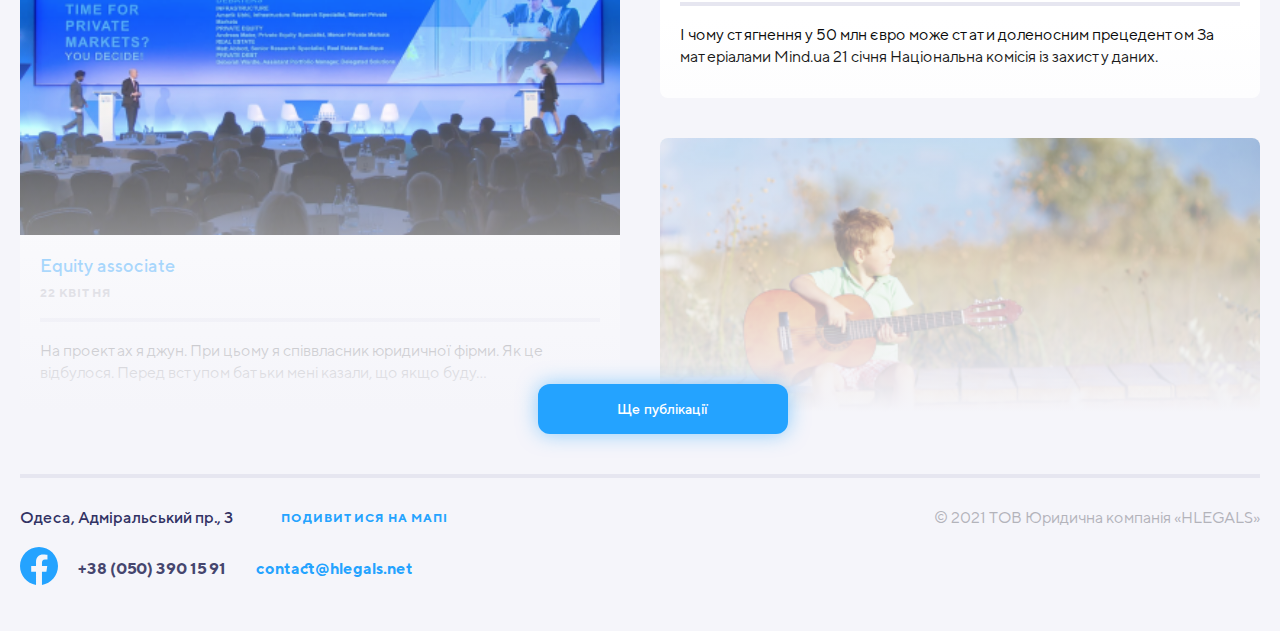
==== commit 32562cd5: "доделываю publications" ====
--- a/index.html
+++ b/index.html
@@ -53,8 +53,8 @@
           <a class="header__phone-link" href="tel:+380503901591"> +38 (050) 390 15 91</a>
         </div>
         <div class="header__social social">
-          <a class="social__link" href="https://www.facebook.com">
-            <img src="assets/img/facebook-white.svg" alt="facebook">
+          <a class="social__link" href="https://facebook.com">
+            <img class="social__image" src="assets/img/facebook-white.svg" alt="facebook">
           </a>
         </div>
       </nav>
@@ -76,9 +76,9 @@
         <div class="experience__slider slider">
           <div class="slider__titles">
             <h2 class="slider__title slider__active">Послідовні</h2>
-            <h2 class="slider__title slider__invisible">Клієнтоорієнтовані</h2>
-            <h2 class="slider__title slider__invisible">Інноваційні</h2>
-            <h2 class="slider__title slider__invisible">Бізнес-орієнтовані юристи</h2>
+            <h2 class="slider__title">Клієнтоорієнтовані</h2>
+            <h2 class="slider__title">Інноваційні</h2>
+            <h2 class="slider__title">Бізнес-орієнтовані юристи</h2>
           </div>
           <div class="slider__descriptions">
             <div class="slider__note note note--active">
@@ -122,7 +122,7 @@
 
     <section class="services">
       <div class="container">
-        <a class="services__heading">послуги ></a>
+        <a class="services__heading">послуги</a>
         <h2 class="services__title">Що ми вміємо робити краще за інших?</h2>
         <div class="services__grid">
           <div class="services__item">
@@ -187,7 +187,7 @@
           <img class="team__photo" src="assets/img/team-photo.png" alt="team-photo">
         </div>
         <div class="team__content">
-          <a class="team__title">команда ></a>
+          <a class="team__title">команда</a>
           <blockquote class="team__quote">Ми звикли брати на себе відповідальність та завжди гарантуємо чесну, вчасну
             допомогу, навіть у ситуаціях, коли більшість безсилі.</blockquote>
           <div class="team__wrap">
@@ -310,7 +310,7 @@
 
     <section class="publications">
       <div class="container">
-        <a class="publications__heading">Публікації ></a>
+        <a class="publications__heading">Публікації</a>
         <h2 class="publications__title">Нам є що розповісти</h2>
         <div class="publications__content">
           <article class="publications__item">
@@ -321,33 +321,26 @@
               «ctrl+c/ctrl+v».</p>
           </article>
           <article class="publications__item">
-            <div class="publications__picture">
-              <img class="publications__image" src="assets/img/art1.png" alt="article">
-            </div>
+            <img class="publications__image" src="assets/img/art1.png" alt="article">
             <a class="publications__name">Заповіт міленіала</a>
             <span class="publications__date">19 серпня</span>
             <p class="publications__description">Що і як передаватимуть у спадщину сучасні влогери, опініон лідери і
-              криптомільйонери Типовий спадок українського покоління Х виглядає так: квартира у…</p>
-          </article>
-          <article class="publications__item">
-            <div class="publications__picture">
-              <img class="publications__image" src="assets/img/art2.png" alt="article">
-            </div>
+              криптомільйонери</p>
+          </article>
+          <article class="publications__item">
+            <img class="publications__image" src="assets/img/art2.png" alt="article">
             <a class="publications__name">Equity associate</a>
             <span class="publications__date">22 квітня</span>
             <p class="publications__description">На проектах я джун. При цьому я співвласник юридичної фірми. Як це
               відбулося. Перед вступом батьки мені казали, що якщо буду…</p>
           </article>
           <article class="publications__item">
-            <div class="publications__picture">
-              <img class="publications__image" src="assets/img/art3.png" alt="article">
-            </div>
+            <img class="publications__image" src="assets/img/art3.png" alt="article">
             <a class="publications__name">Закон про мову: як зробити свій сайт відповідним</a>
-          </article>
-          <article class="publications__item">
-            <div class="publications__picture">
-              <img class="publications__image" src="assets/img/art4.png" alt="article">
-            </div>
+            <span class="publications__date">19 квітня</span>
+          </article>
+          <article class="publications__item">
+            <img class="publications__image" src="assets/img/art4.png" alt="article">
             <a class="publications__name">Штраф для «Корпорації добра»: що буде з Google та іншими за порушення GDPR
             </a>
             <span class="publications__date">29 вересня</span>
@@ -355,9 +348,7 @@
               матеріалами Mind.ua 21 січня Національна комісія із захисту даних.</p>
           </article>
           <article class="publications__item">
-            <div class="publications__picture">
-              <img class="publications__image" src="assets/img/art5.png" alt="article">
-            </div>
+            <img class="publications__image" src="assets/img/art5.png" alt="article">
           </article>
         </div>
         <div class="publications__actions">
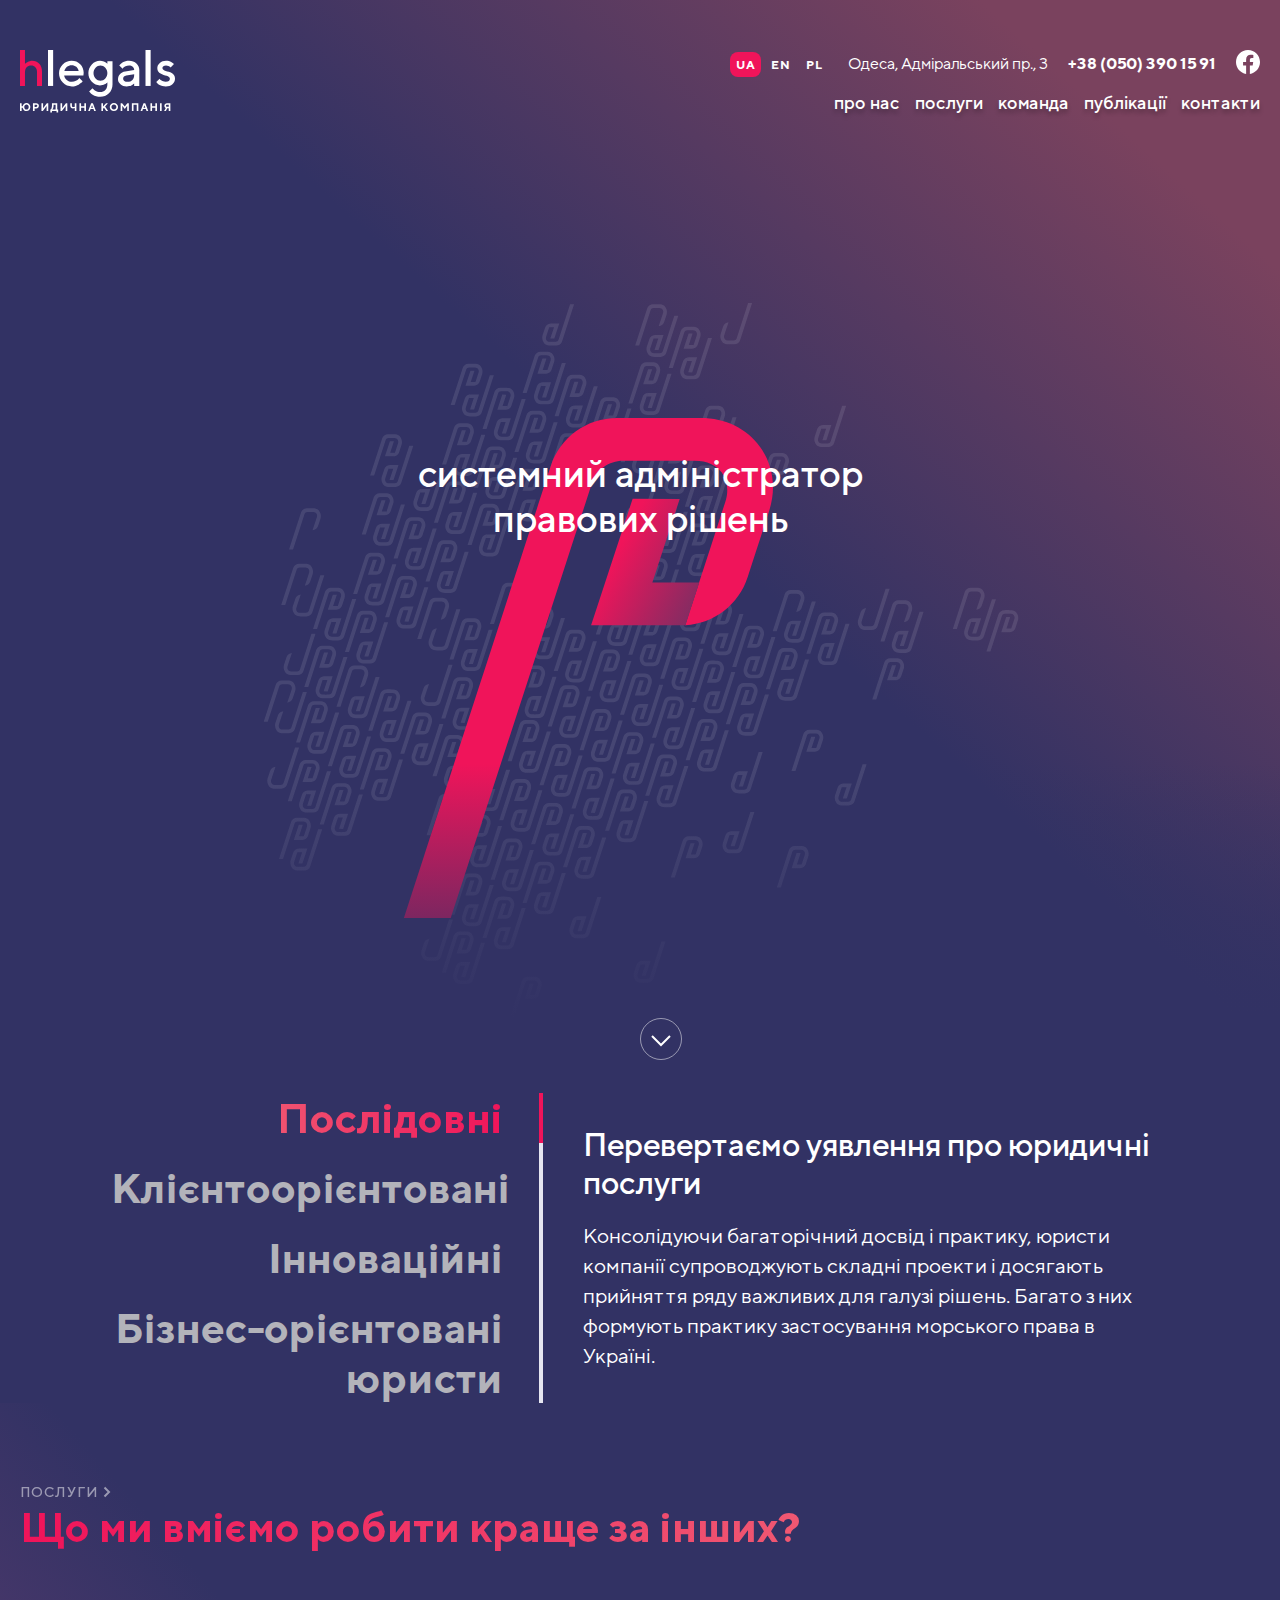
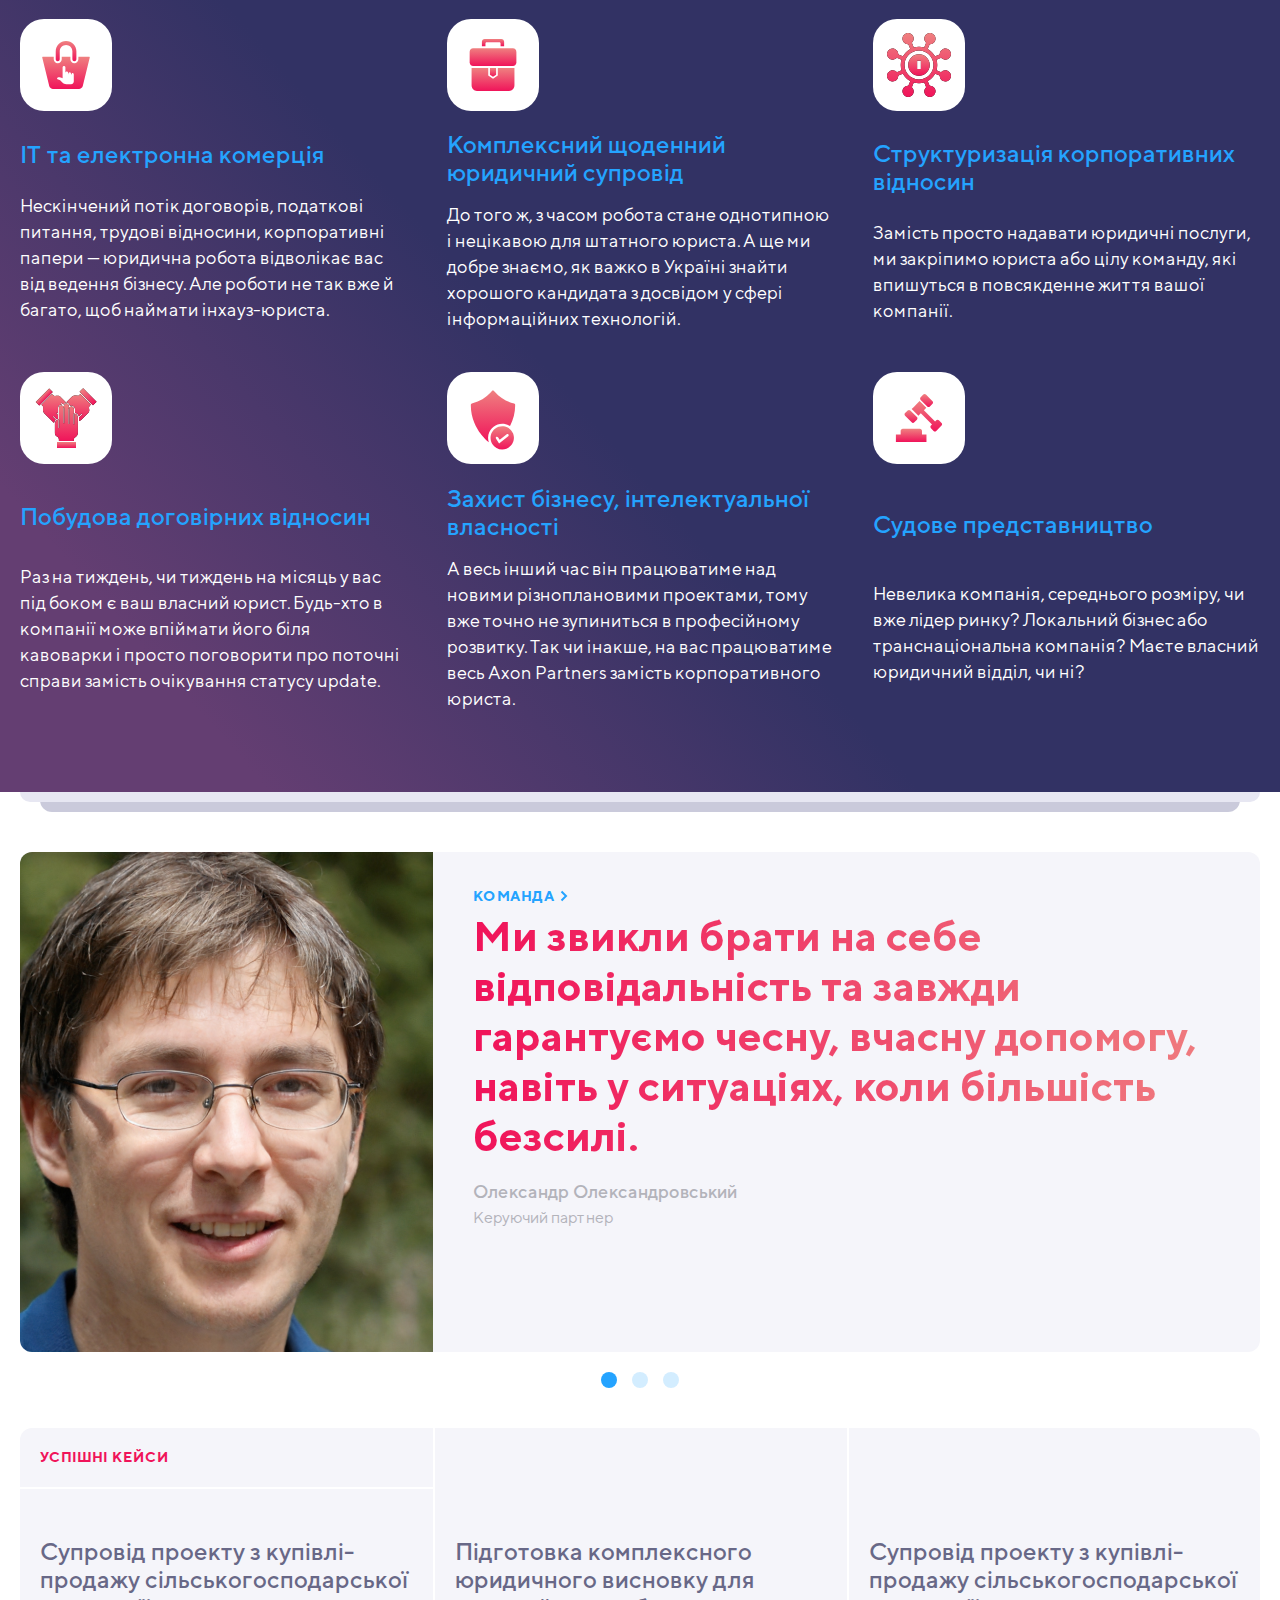
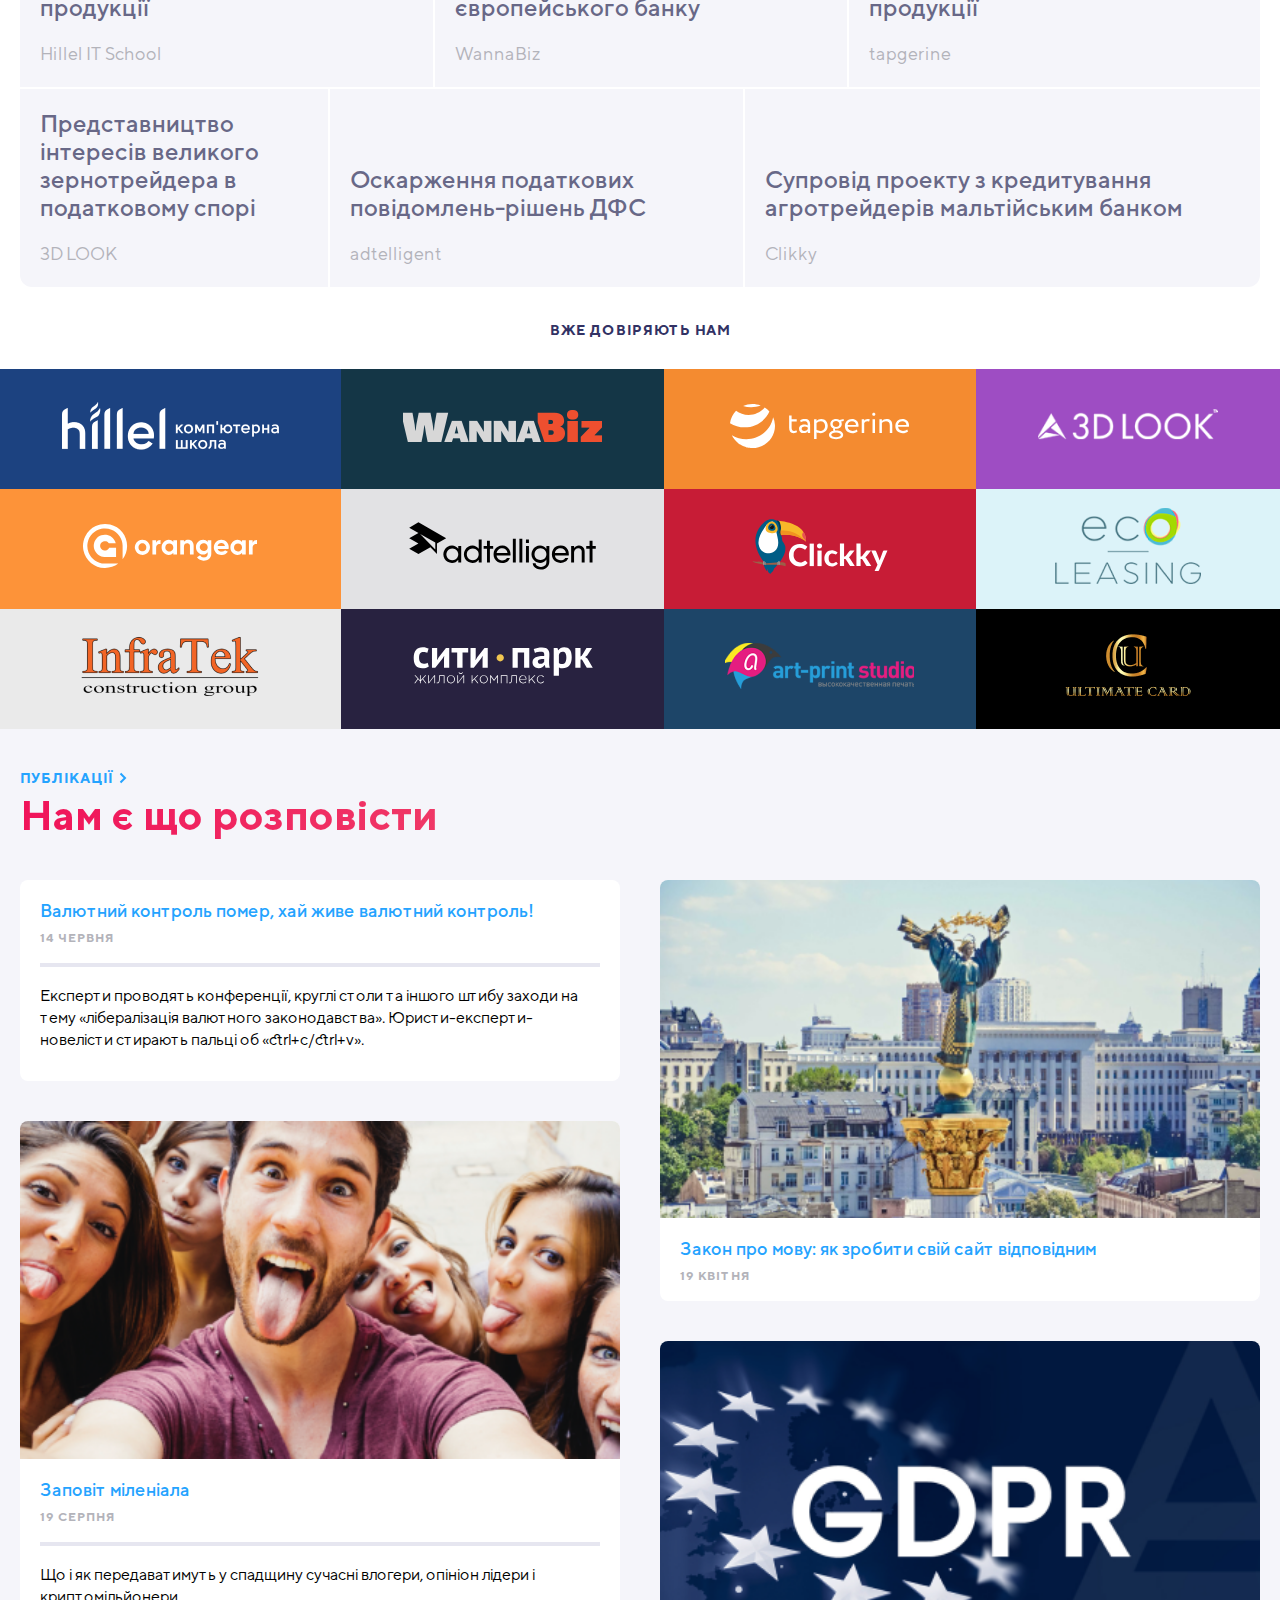
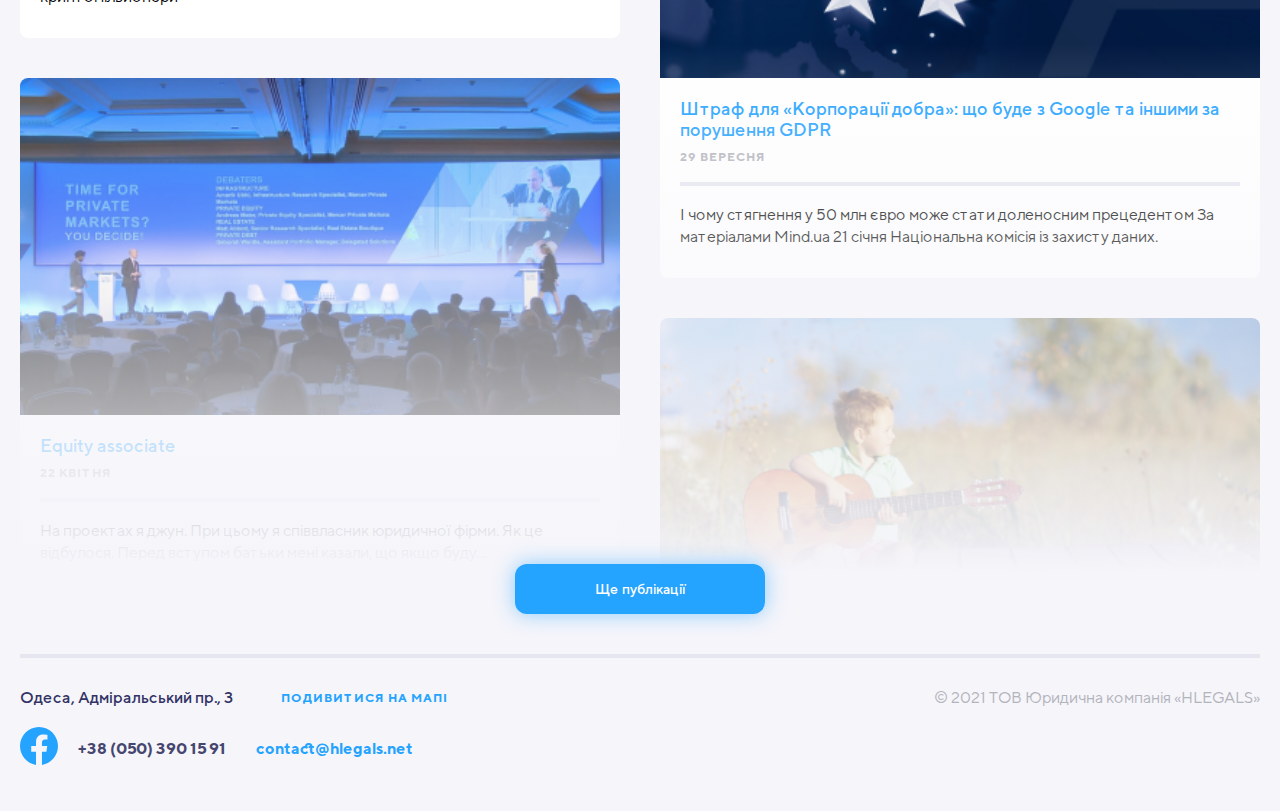
==== commit 9b434a17: "сделал логотип" ====
--- a/index.html
+++ b/index.html
@@ -53,17 +53,21 @@
           <a class="header__phone-link" href="tel:+380503901591"> +38 (050) 390 15 91</a>
         </div>
         <div class="header__social social">
-          <a class="social__link" href="https://facebook.com">
-            <img class="social__image" src="assets/img/facebook-white.svg" alt="facebook">
-          </a>
+          <a class="social__link" href="https://facebook.com"></a>
+          <svg width="24" height="24" viewBox="0 0 24 24" fill="none" xmlns="http://www.w3.org/2000/svg">
+            <path class="social__image"
+              d="M24 12.0733C24 5.40541 18.6274 0 12 0C5.37258 0 0 5.40541 0 12.0733C0 18.0995 4.38823 23.0943 10.125 24V15.5633H7.07813V12.0733H10.125V9.41343C10.125 6.38755 11.9165 4.71615 14.6576 4.71615C15.9705 4.71615 17.3438 4.95195 17.3438 4.95195V7.92313H15.8306C14.3399 7.92313 13.875 8.85379 13.875 9.80857V12.0733H17.2031L16.6711 15.5633H13.875V24C19.6118 23.0943 24 18.0995 24 12.0733Z"
+              fill="white" />
+          </svg>
         </div>
       </nav>
     </div>
 
-    <div class="header__bottom container">
+    <div class="header__bottom">
       <img class="header__symbol" src="assets/img/symbol-long.svg" alt="symbol-long">
       <h1 class="header__title">системний адміністратор правових рішень</h1>
     </div>
+
     <div class="header__button">
       <img src="assets/img/scroll.svg" alt="scroll">
     </div>
@@ -361,25 +365,30 @@
 
   <footer class="footer">
     <div class="container container--footer">
-      <div class="footer__info">
+      <address class="footer__info">
         <div class="footer__top">
           <p class="footer__address">Одеса, Адміральський пр., 3</p>
-          <a class="footer__link" href="">Подивитися на мапі</a>
+          <a class="footer__link" href="https://goo.gl/maps/HsRSCtw5YLtLSQBg6">Подивитися на мапі</a>
         </div>
         <div class="footer__bottom">
-          <a class="footer__facebook" href="">
-            <img class="footer__logo" src="assets/img/facebook-blue.svg" alt="">
+          <a class="footer__facebook" href="https://facebook.com">
+            <svg width="38" height="38" viewBox="0 0 38 38" fill="none" xmlns="http://www.w3.org/2000/svg">
+              <path class="footer__logo"
+                d="M38 19.1161C38 8.55857 29.4934 0 19 0C8.50658 0 0 8.55857 0 19.1161C0 28.6575 6.94803 36.5659 16.0312 38V24.6419H11.207V19.1161H16.0312V14.9046C16.0312 10.1136 18.8678 7.46723 23.2078 7.46723C25.2866 7.46723 27.4609 7.84059 27.4609 7.84059V12.545H25.0651C22.7048 12.545 21.9688 14.0185 21.9688 15.5302V19.1161H27.2383L26.3959 24.6419H21.9688V38C31.052 36.5659 38 28.6575 38 19.1161Z"
+                fill="#24A3FF" />
+            </svg>
           </a>
-          <p class="footer__phone">+38 (050) 390 15 91</p>
+          <a class="footer__phone" href="tel:+380503901591">+38 (050) 390 15 91</a>
           <a class="footer__mail" href="mailto:contact@hlegals.net">contact@hlegals.net</a>
         </div>
-      </div>
+      </address>
       <div class="footer__copyright">
         <p class="footer__copyright-text">© 2021 ТОВ Юридична компанія «HLEGALS»</p>
       </div>
     </div>
   </footer>
 
+  <script src="https://ajax.googleapis.com/ajax/libs/jquery/3.6.1/jquery.min.js"></script>
   <script src="assets/js/main.js"></script>
 </body>
 
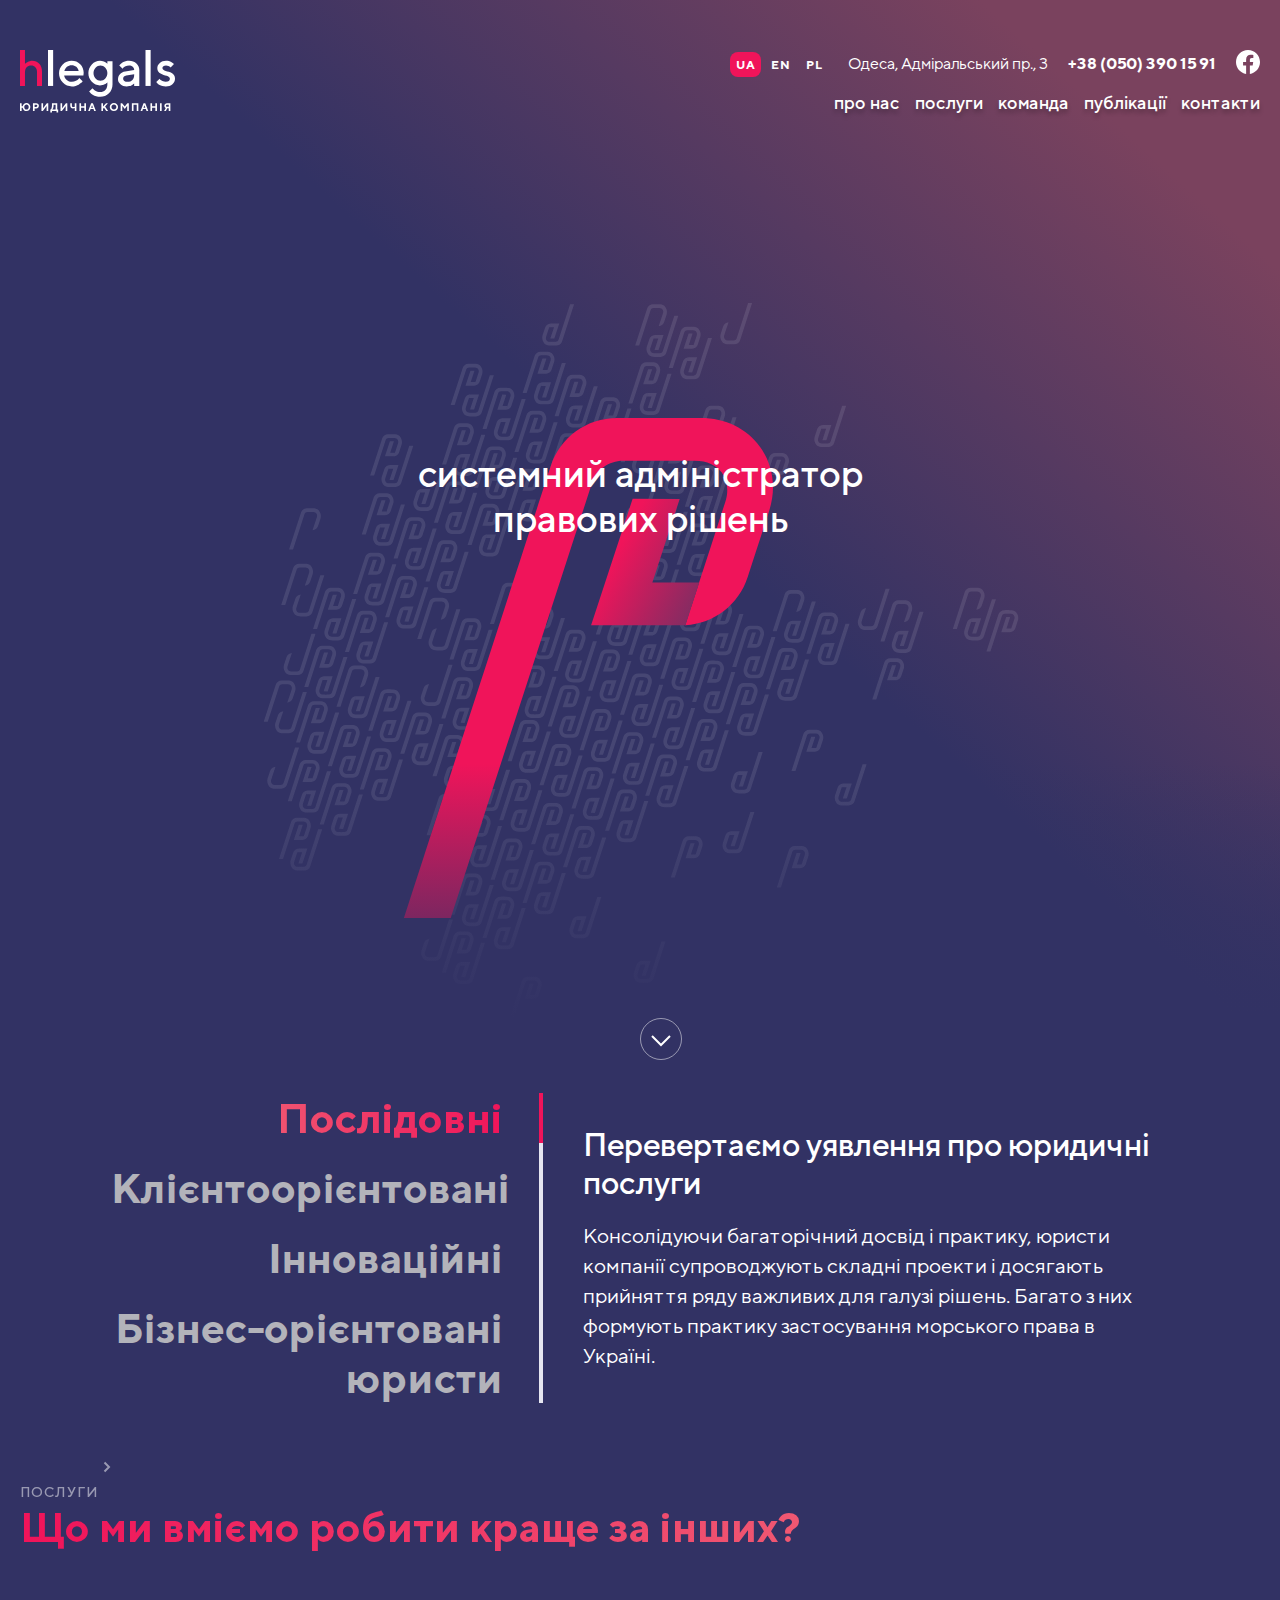
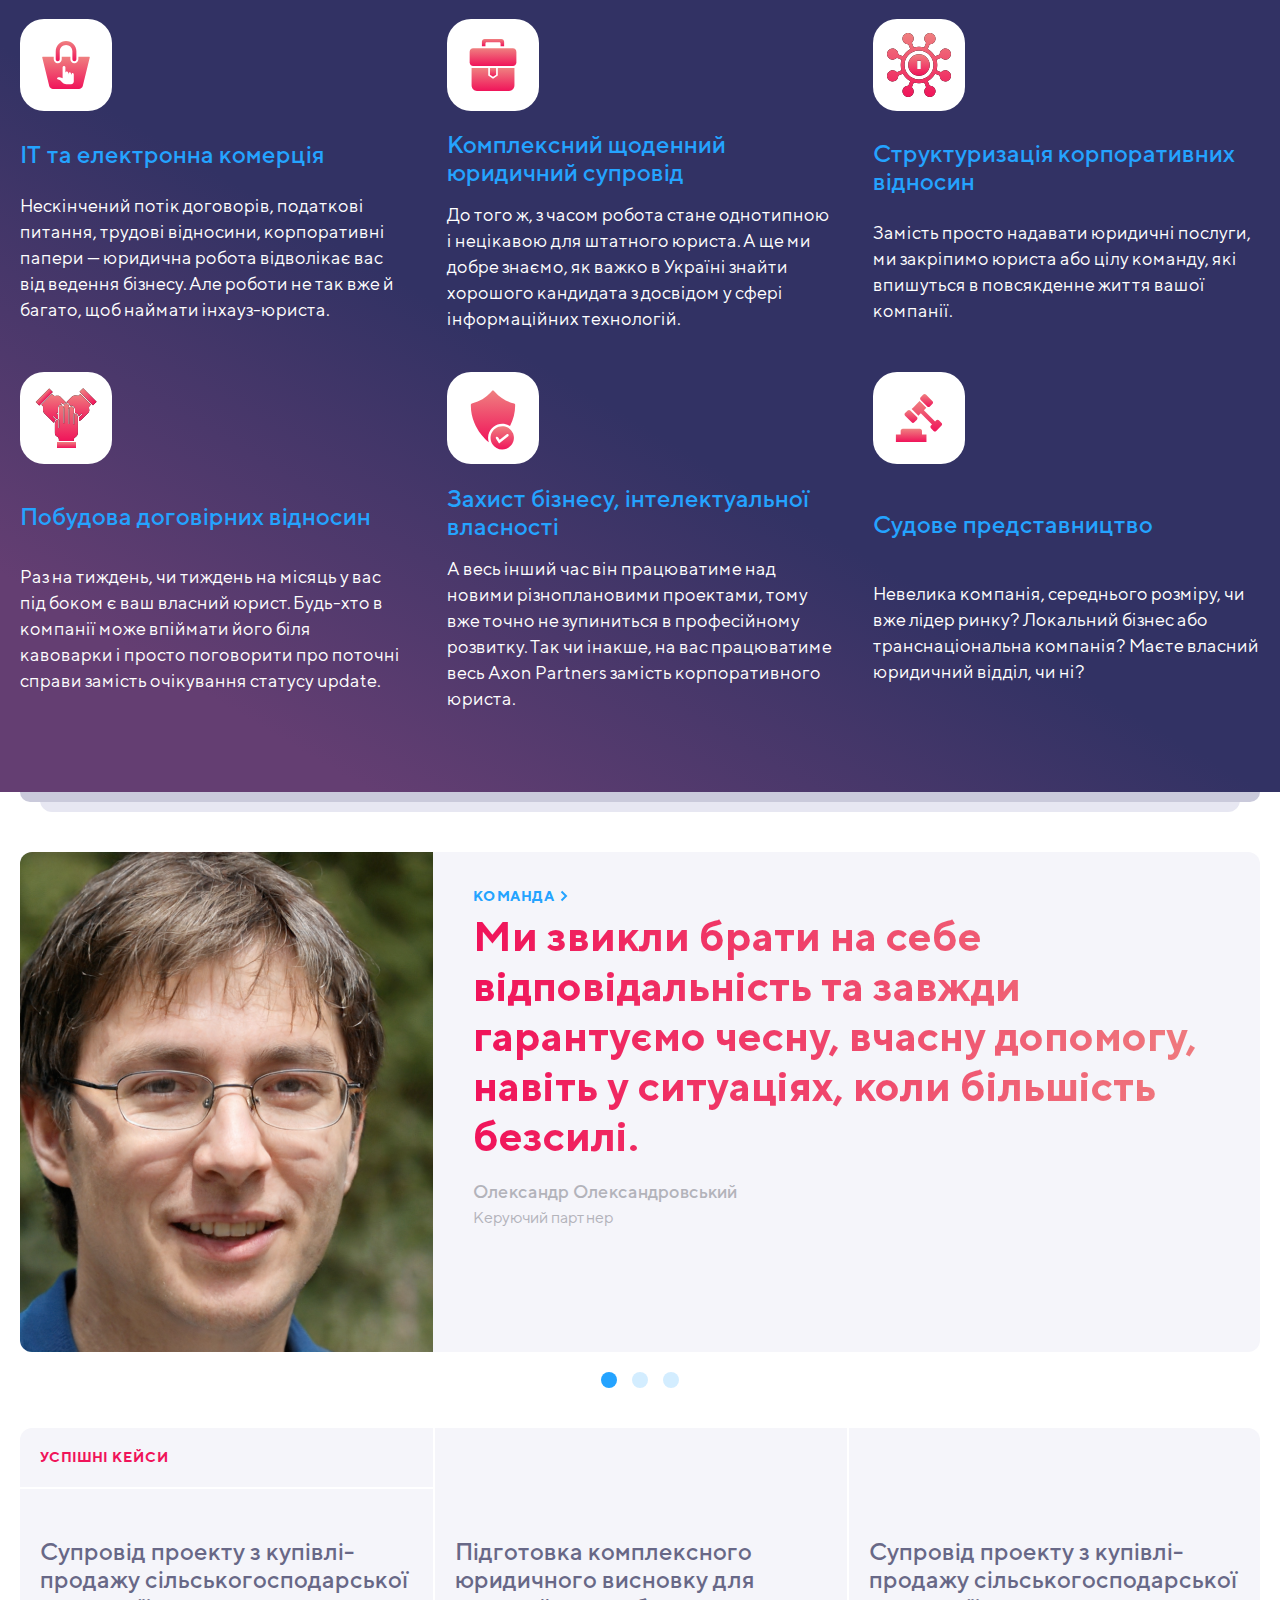
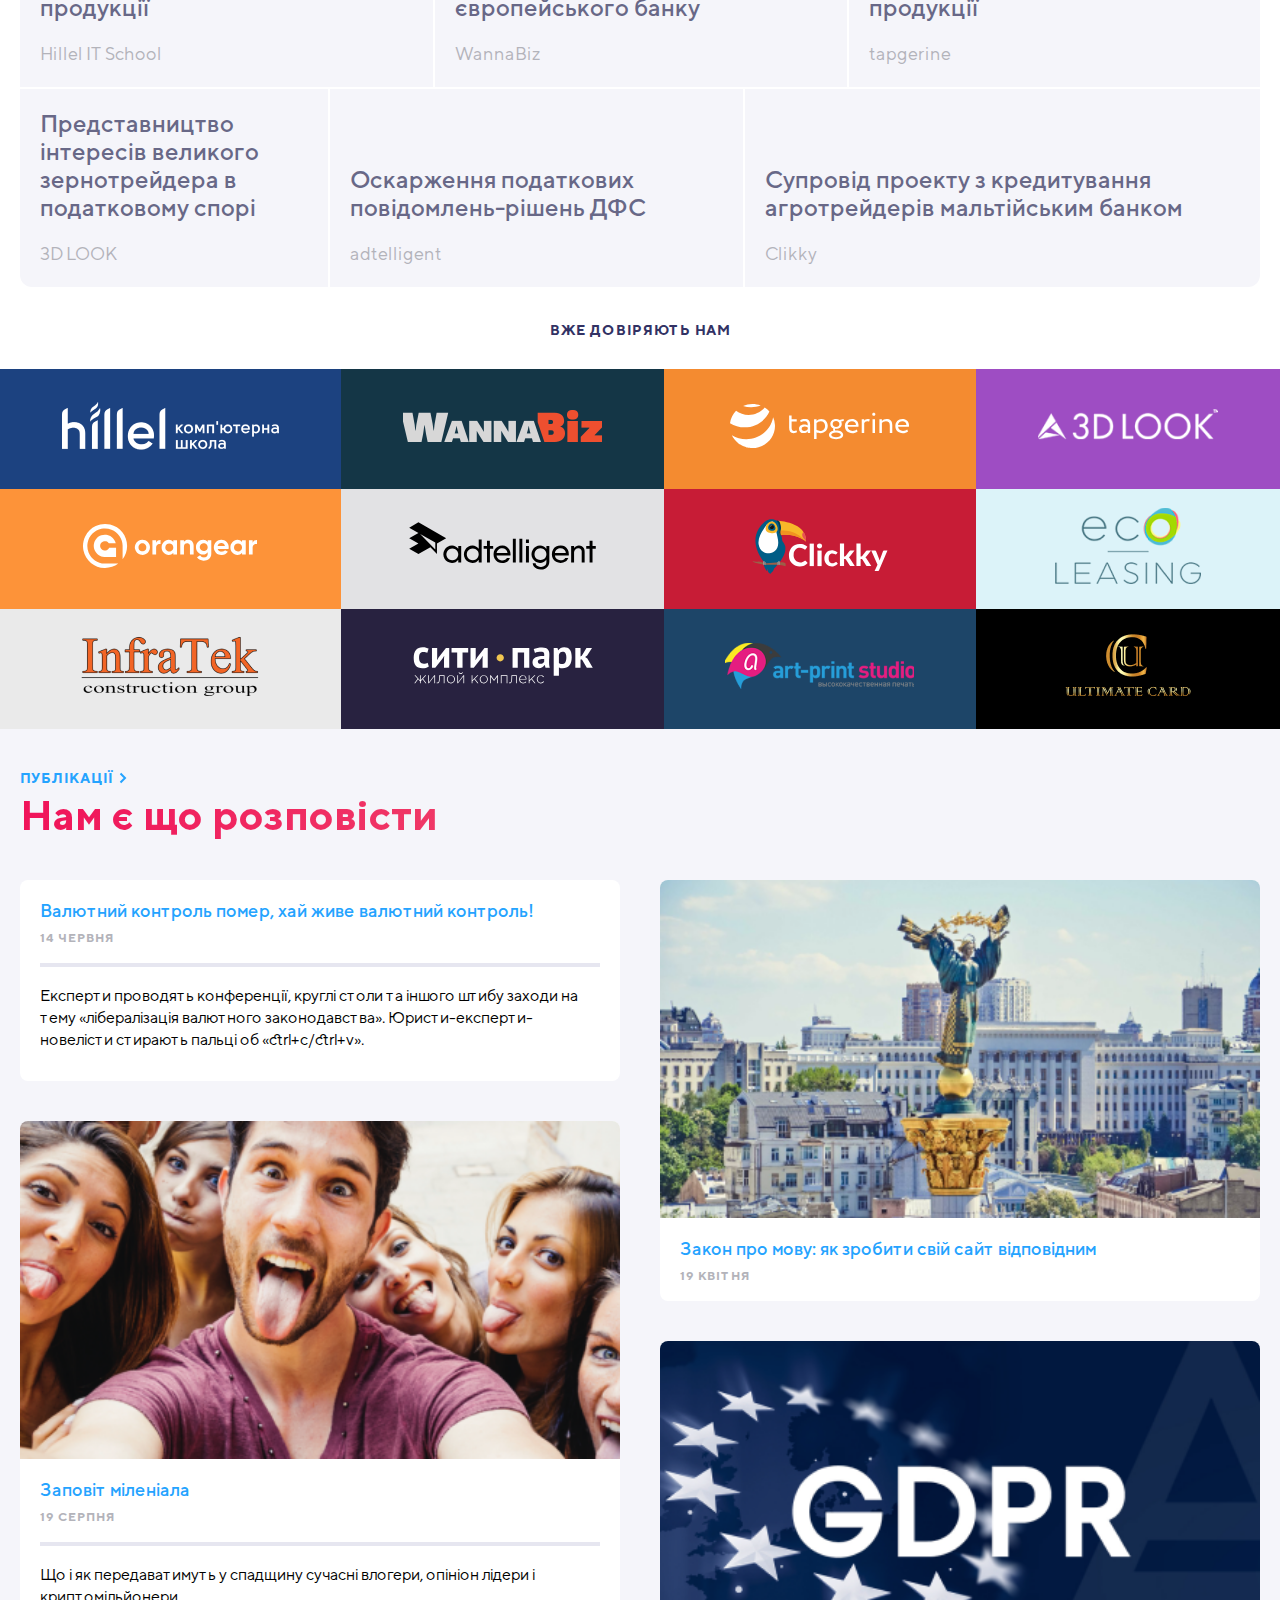
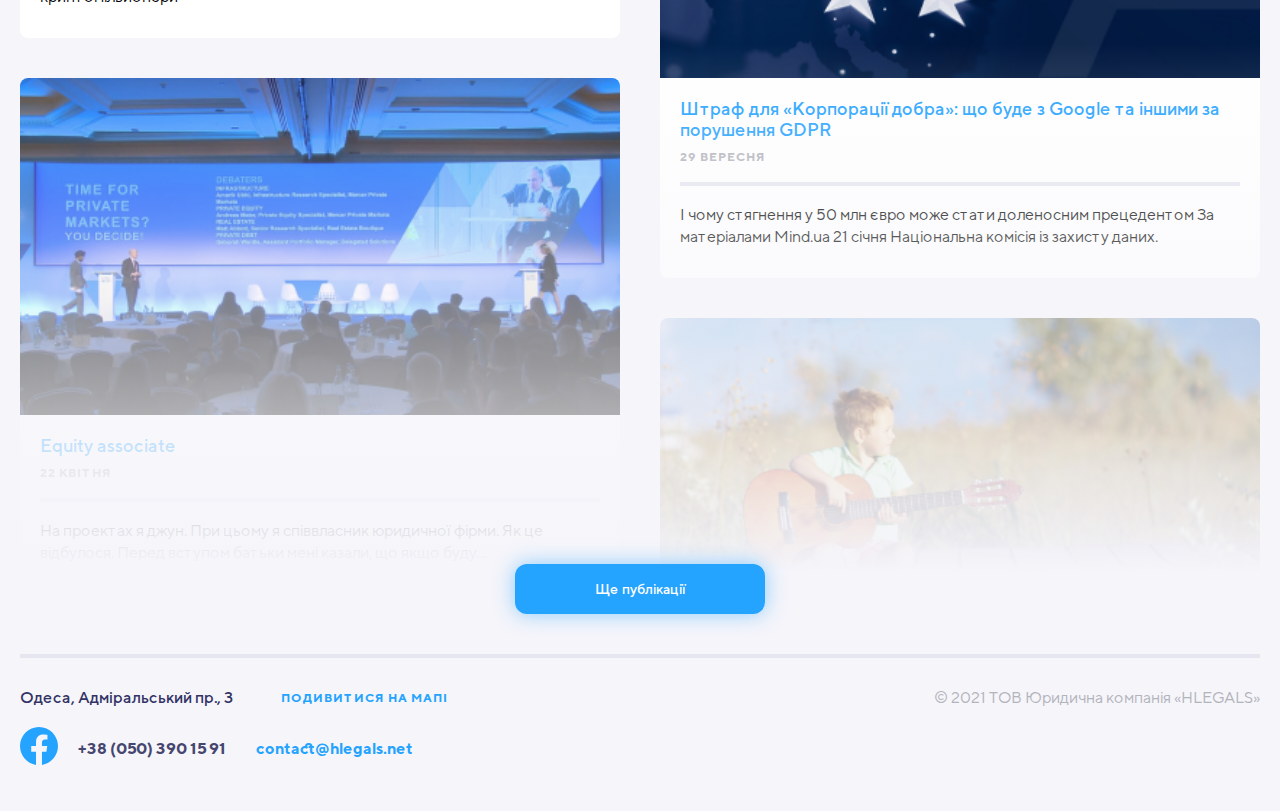
==== commit e908fe6e: "сделал основное, начинаю косметику" ====
--- a/index.html
+++ b/index.html
@@ -27,7 +27,7 @@
             <a class="navbar__link" href="">про нас</a>
           </li>
           <li class="navbar__item">
-            <a class="navbar__link" href="">послуги</a>
+            <a class="navbar__link" href="services.html">послуги</a>
           </li>
           <li class="navbar__item">
             <a class="navbar__link" href="">команда</a>
@@ -53,12 +53,13 @@
           <a class="header__phone-link" href="tel:+380503901591"> +38 (050) 390 15 91</a>
         </div>
         <div class="header__social social">
-          <a class="social__link" href="https://facebook.com"></a>
-          <svg width="24" height="24" viewBox="0 0 24 24" fill="none" xmlns="http://www.w3.org/2000/svg">
-            <path class="social__image"
-              d="M24 12.0733C24 5.40541 18.6274 0 12 0C5.37258 0 0 5.40541 0 12.0733C0 18.0995 4.38823 23.0943 10.125 24V15.5633H7.07813V12.0733H10.125V9.41343C10.125 6.38755 11.9165 4.71615 14.6576 4.71615C15.9705 4.71615 17.3438 4.95195 17.3438 4.95195V7.92313H15.8306C14.3399 7.92313 13.875 8.85379 13.875 9.80857V12.0733H17.2031L16.6711 15.5633H13.875V24C19.6118 23.0943 24 18.0995 24 12.0733Z"
-              fill="white" />
-          </svg>
+          <a class="social__link" href="https://facebook.com">
+            <svg width="24" height="24" viewBox="0 0 24 24" fill="none" xmlns="http://www.w3.org/2000/svg">
+              <path class="social__image"
+                d="M24 12.0733C24 5.40541 18.6274 0 12 0C5.37258 0 0 5.40541 0 12.0733C0 18.0995 4.38823 23.0943 10.125 24V15.5633H7.07813V12.0733H10.125V9.41343C10.125 6.38755 11.9165 4.71615 14.6576 4.71615C15.9705 4.71615 17.3438 4.95195 17.3438 4.95195V7.92313H15.8306C14.3399 7.92313 13.875 8.85379 13.875 9.80857V12.0733H17.2031L16.6711 15.5633H13.875V24C19.6118 23.0943 24 18.0995 24 12.0733Z"
+                fill="white" />
+            </svg>
+          </a>
         </div>
       </nav>
     </div>
@@ -187,6 +188,7 @@
 
     <section class="team">
       <div class="container container--team">
+        <h3 class="visually-hidden"></h3>
         <div class="team__image">
           <img class="team__photo" src="assets/img/team-photo.png" alt="team-photo">
         </div>
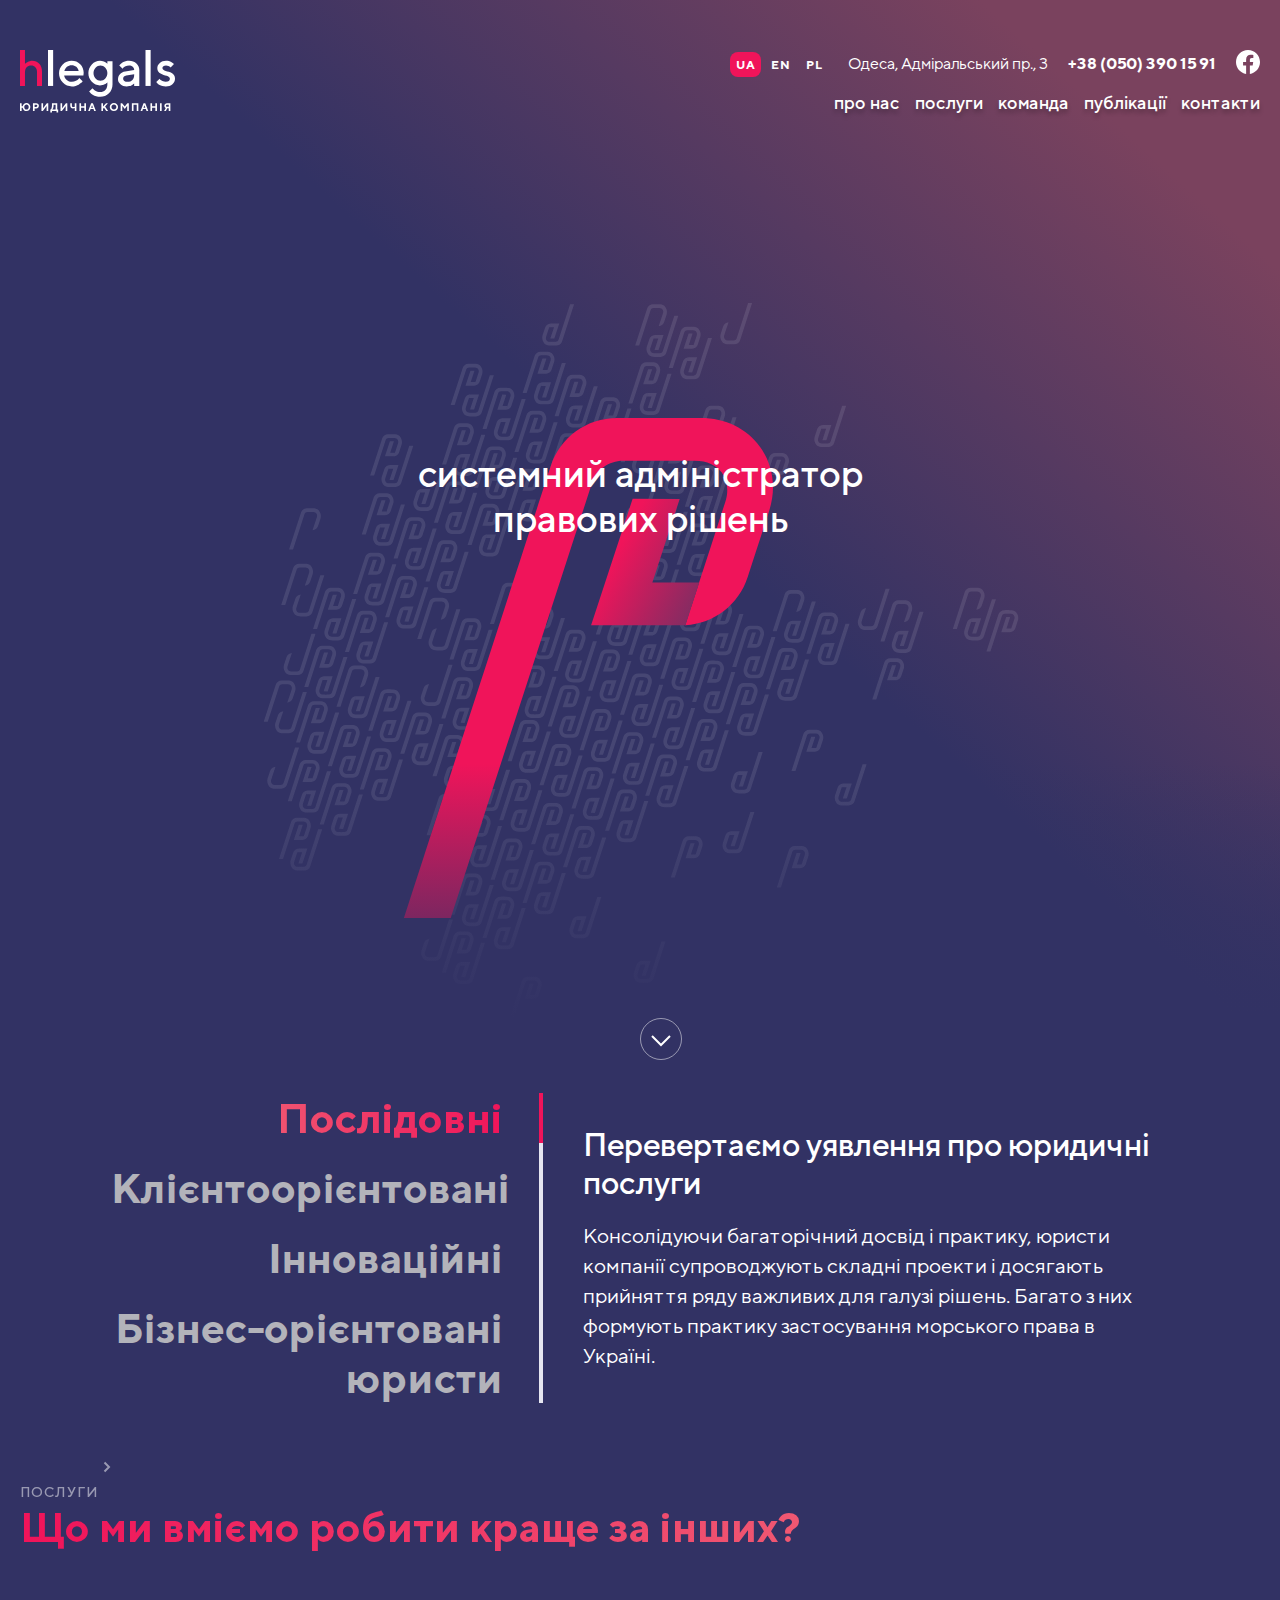
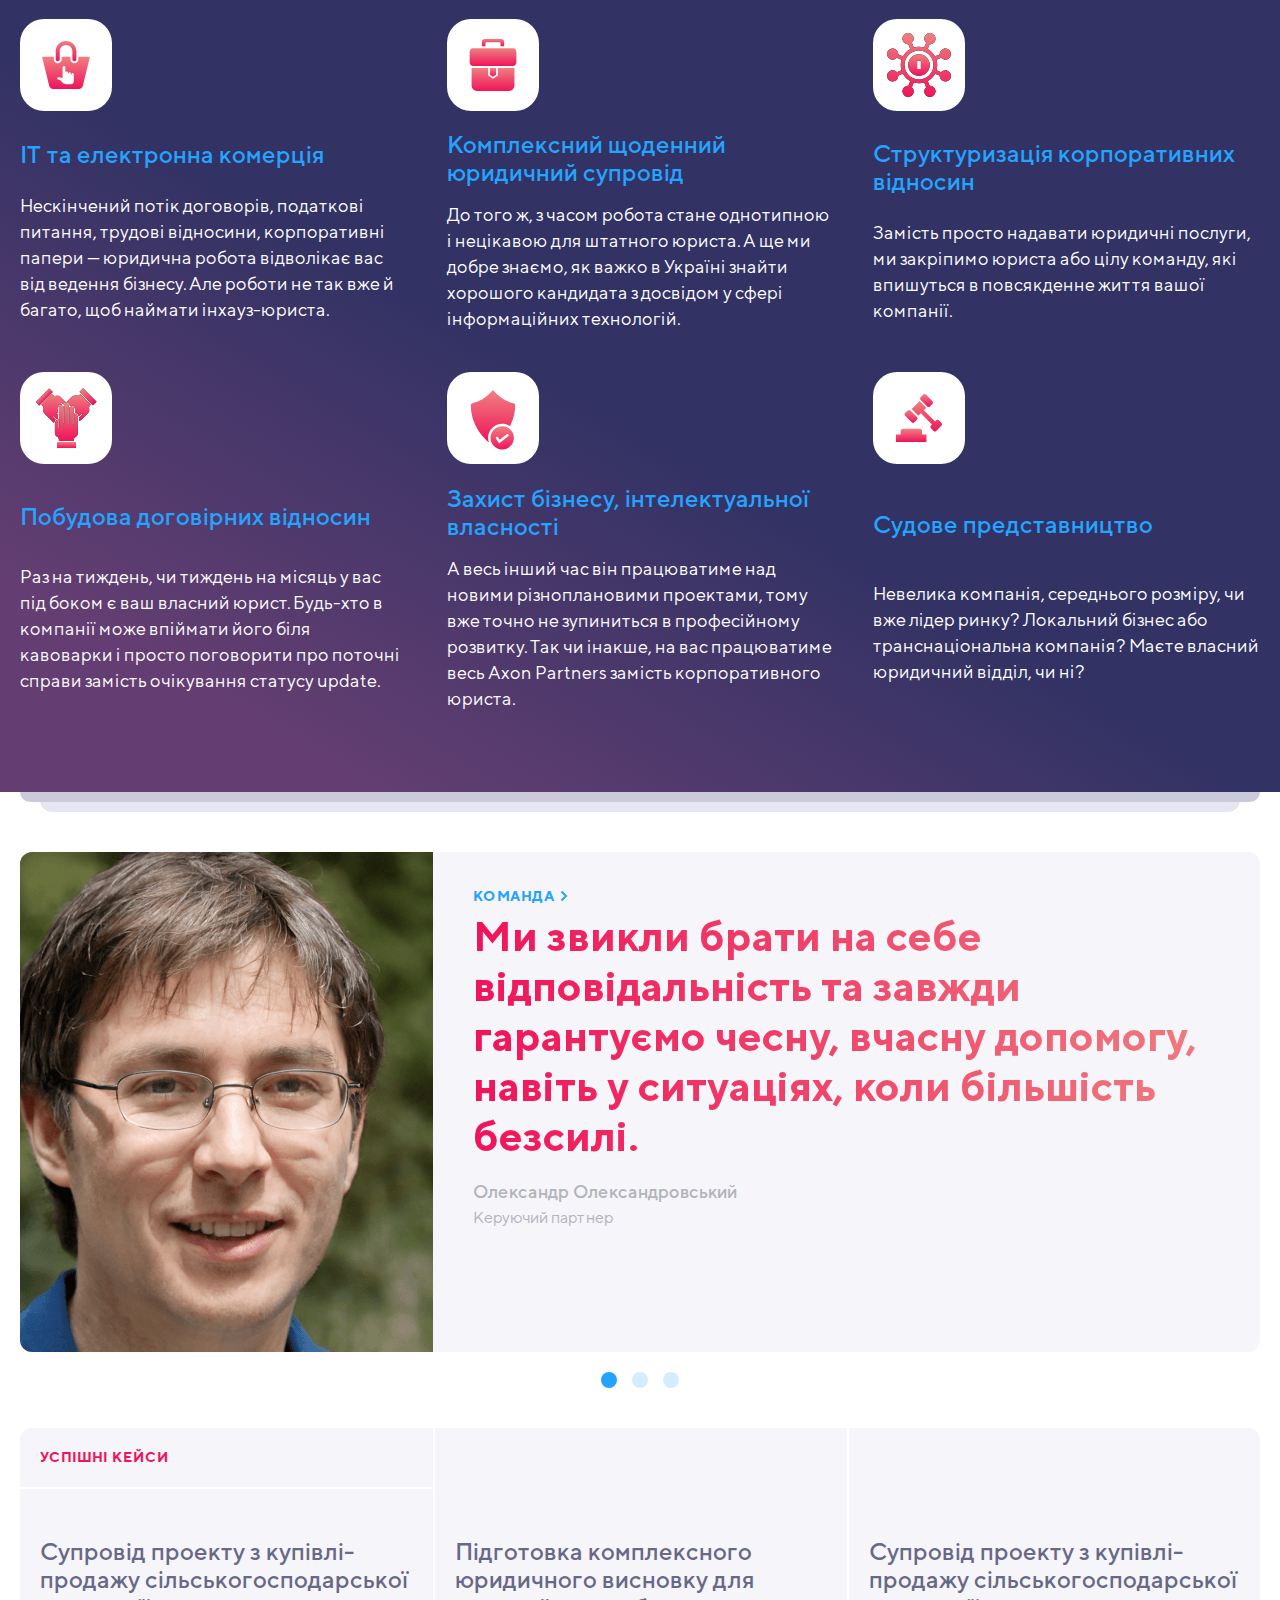
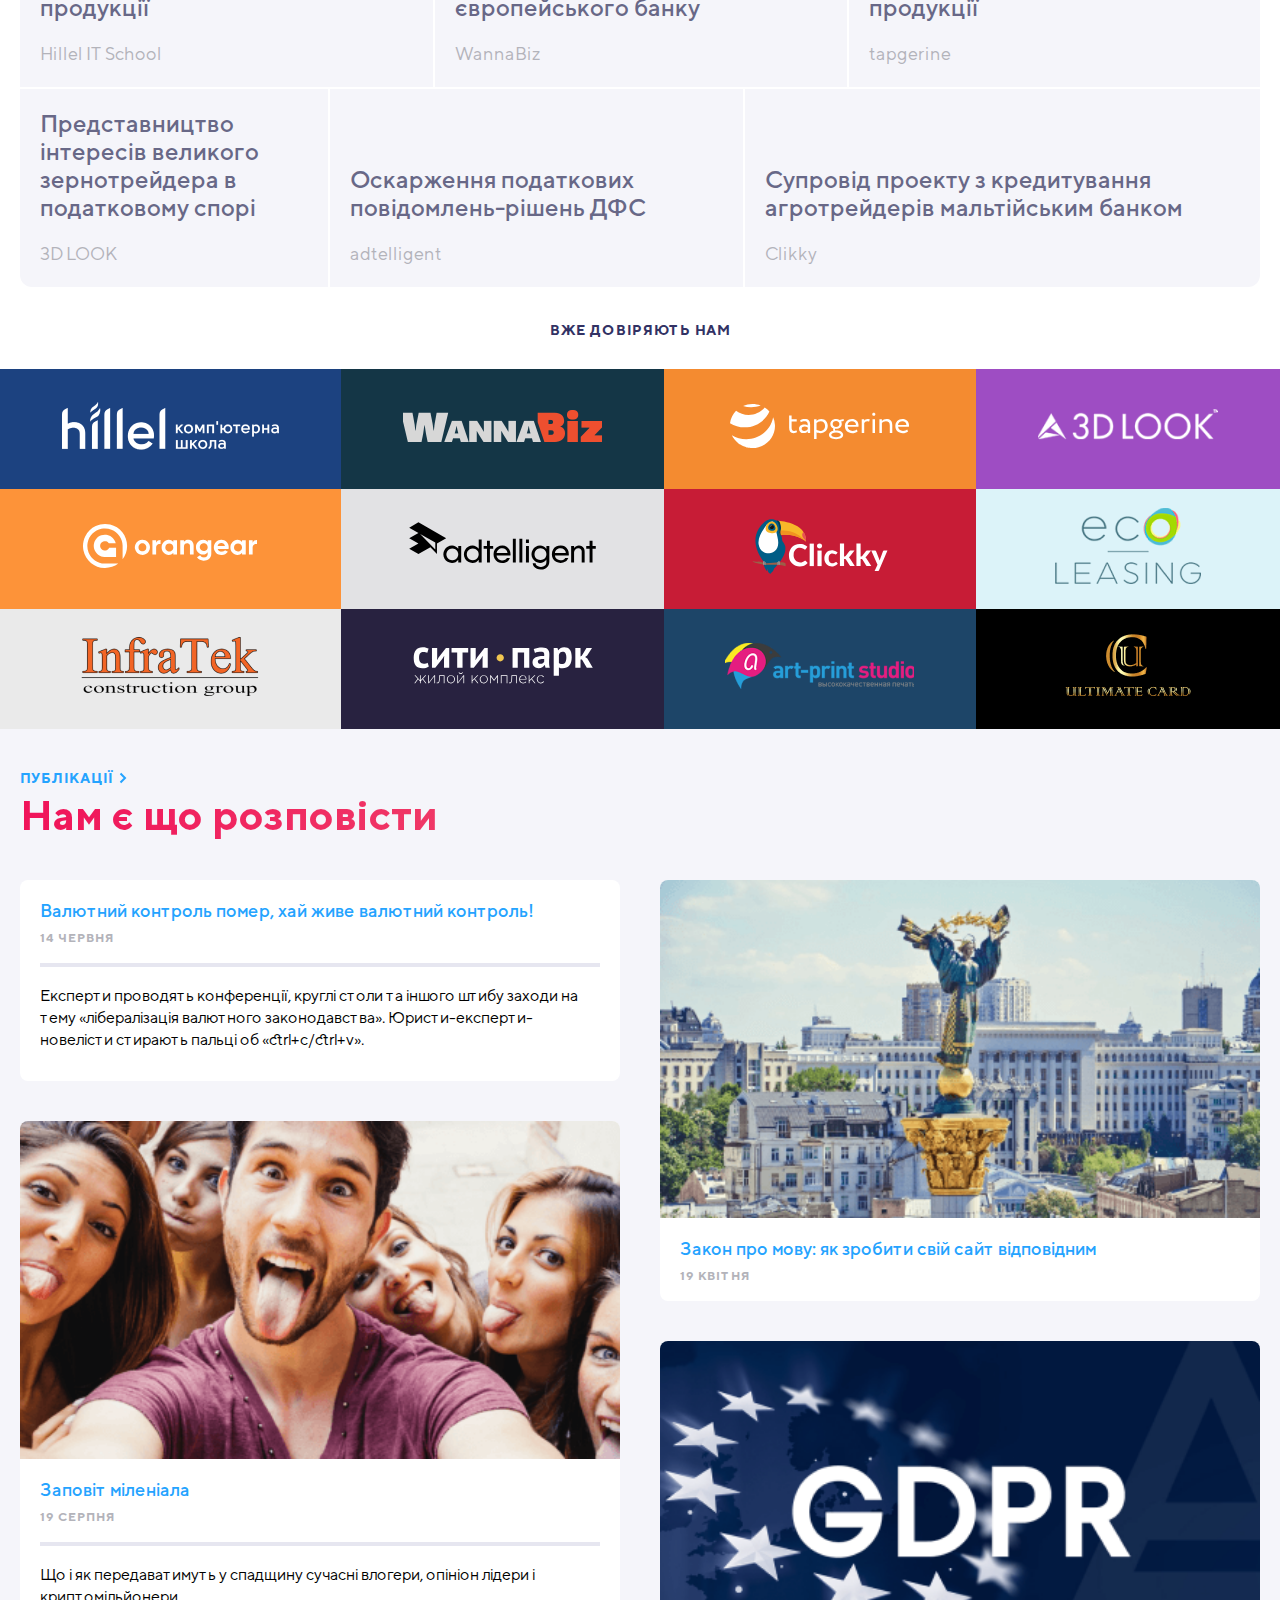
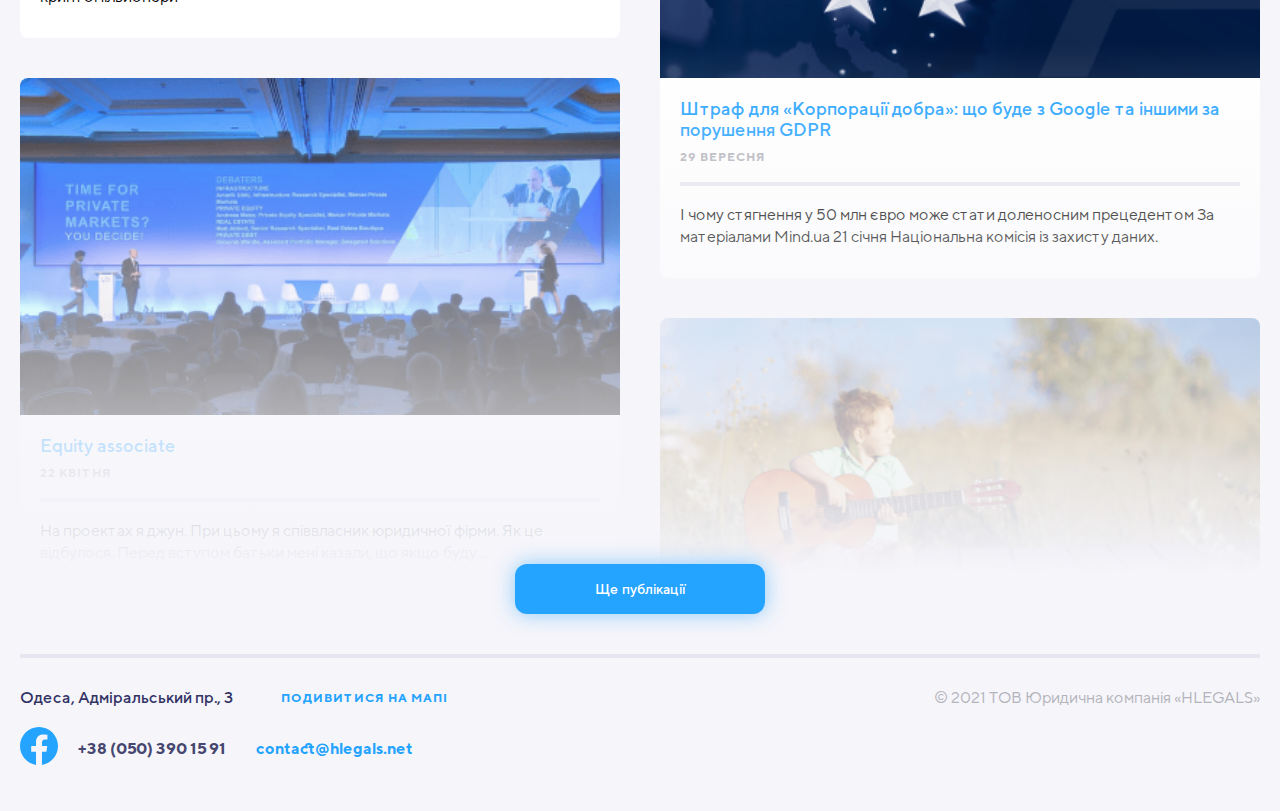
==== commit d7b27559: "косметика, убрать пустые классы и поправить стрелк" ====
--- a/index.html
+++ b/index.html
@@ -24,27 +24,27 @@
         </div>
         <ul class="navbar__list">
           <li class="navbar__item">
-            <a class="navbar__link" href="">про нас</a>
+            <a class="navbar__link" href="#">про нас</a>
           </li>
           <li class="navbar__item">
             <a class="navbar__link" href="services.html">послуги</a>
           </li>
           <li class="navbar__item">
-            <a class="navbar__link" href="">команда</a>
+            <a class="navbar__link" href="#">команда</a>
           </li>
           <li class="navbar__item">
-            <a class="navbar__link" href="">публікації</a>
+            <a class="navbar__link" href="#">публікації</a>
           </li>
           <li class="navbar__item">
-            <a class="navbar__link" href="">контакти</a>
+            <a class="navbar__link" href="#">контакти</a>
           </li>
         </ul>
       </nav>
       <nav class="header__actions">
         <div class="header__language language">
-          <a class="language__link language__active" href="">UA</a>
-          <a class="language__link" href="">EN</a>
-          <a class="language__link" href="">PL</a>
+          <a class="language__link language__active" href="#">UA</a>
+          <a class="language__link" href="#">EN</a>
+          <a class="language__link" href="#">PL</a>
         </div>
         <div class="header__address address">
           <a class="address__link" href="https://goo.gl/maps/HsRSCtw5YLtLSQBg6">Одеса, Адміральський пр., 3</a>
@@ -188,7 +188,7 @@
 
     <section class="team">
       <div class="container container--team">
-        <h3 class="visually-hidden"></h3>
+        <h3 class="visually-hidden">Team Title</h3>
         <div class="team__image">
           <img class="team__photo" src="assets/img/team-photo.png" alt="team-photo">
         </div>
@@ -320,40 +320,46 @@
         <h2 class="publications__title">Нам є що розповісти</h2>
         <div class="publications__content">
           <article class="publications__item">
+            <h3 class="visually-hidden">Article title</h3>
             <a class="publications__name">Валютний контроль помер, хай живе валютний контроль!</a>
-            <span class="publications__date">14 червня</span>
+            <time class="publications__date" datetime="06-14">14 червня</time>
             <p class="publications__description">Експерти проводять конференції, круглі столи та іншого штибу заходи на
               тему «лібералізація валютного законодавства». Юристи-експерти-новелісти стирають пальці об
               «ctrl+c/ctrl+v».</p>
           </article>
           <article class="publications__item">
+            <h3 class="visually-hidden">Article title</h3>
             <img class="publications__image" src="assets/img/art1.png" alt="article">
             <a class="publications__name">Заповіт міленіала</a>
-            <span class="publications__date">19 серпня</span>
+            <time class="publications__date" datetime="08-19">19 серпня</time>
             <p class="publications__description">Що і як передаватимуть у спадщину сучасні влогери, опініон лідери і
               криптомільйонери</p>
           </article>
           <article class="publications__item">
+            <h3 class="visually-hidden">Article title</h3>
             <img class="publications__image" src="assets/img/art2.png" alt="article">
             <a class="publications__name">Equity associate</a>
-            <span class="publications__date">22 квітня</span>
+            <time class="publications__date" datetime="04-22">22 квітня</time>
             <p class="publications__description">На проектах я джун. При цьому я співвласник юридичної фірми. Як це
               відбулося. Перед вступом батьки мені казали, що якщо буду…</p>
           </article>
           <article class="publications__item">
+            <h3 class="visually-hidden">Article title</h3>
             <img class="publications__image" src="assets/img/art3.png" alt="article">
             <a class="publications__name">Закон про мову: як зробити свій сайт відповідним</a>
-            <span class="publications__date">19 квітня</span>
-          </article>
-          <article class="publications__item">
+            <time class="publications__date" datetime="04-19">19 квітня</time>
+          </article>
+          <article class="publications__item">
+            <h3 class="visually-hidden">Article title</h3>
             <img class="publications__image" src="assets/img/art4.png" alt="article">
             <a class="publications__name">Штраф для «Корпорації добра»: що буде з Google та іншими за порушення GDPR
             </a>
-            <span class="publications__date">29 вересня</span>
+            <time class="publications__date" datetime="09-29">29 вересня</time>
             <p class="publications__description">І чому стягнення у 50 млн євро може стати доленосним прецедентом За
               матеріалами Mind.ua 21 січня Національна комісія із захисту даних.</p>
           </article>
           <article class="publications__item">
+            <h3 class="visually-hidden">Article title</h3>
             <img class="publications__image" src="assets/img/art5.png" alt="article">
           </article>
         </div>
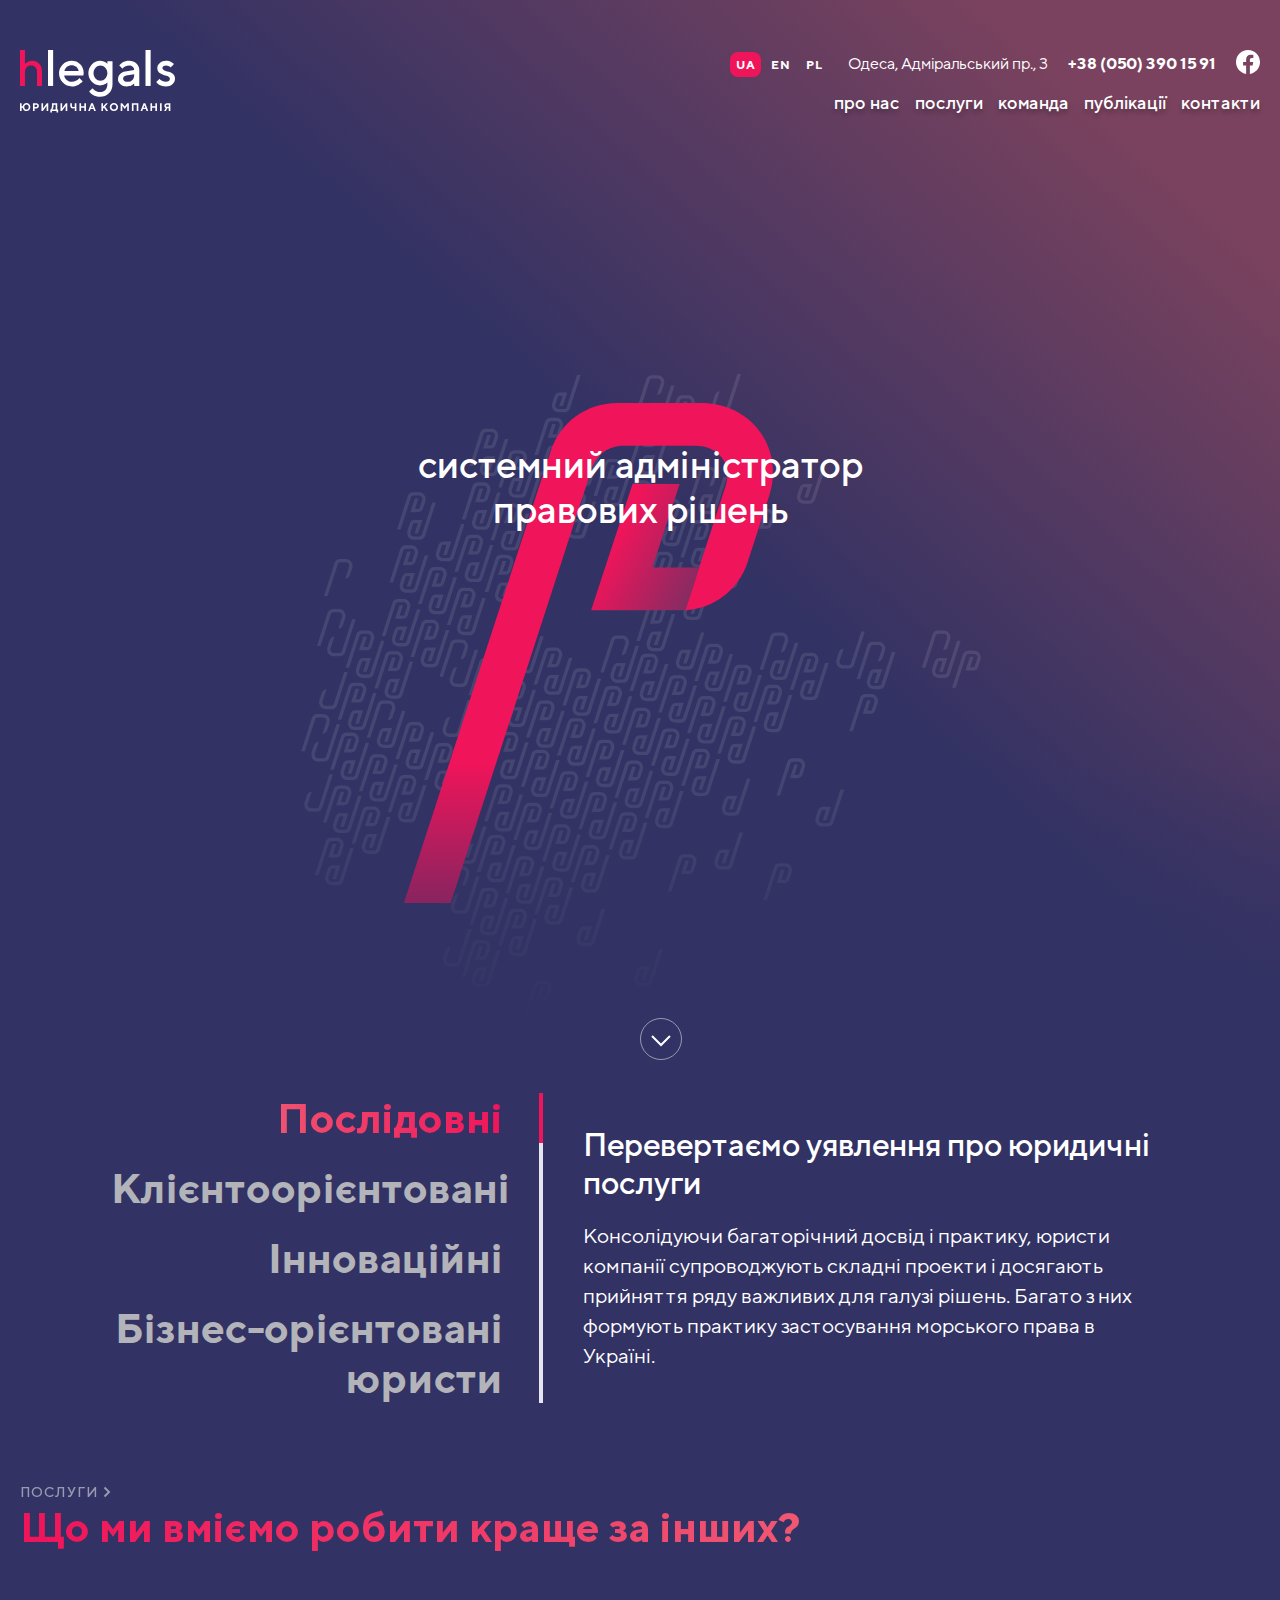
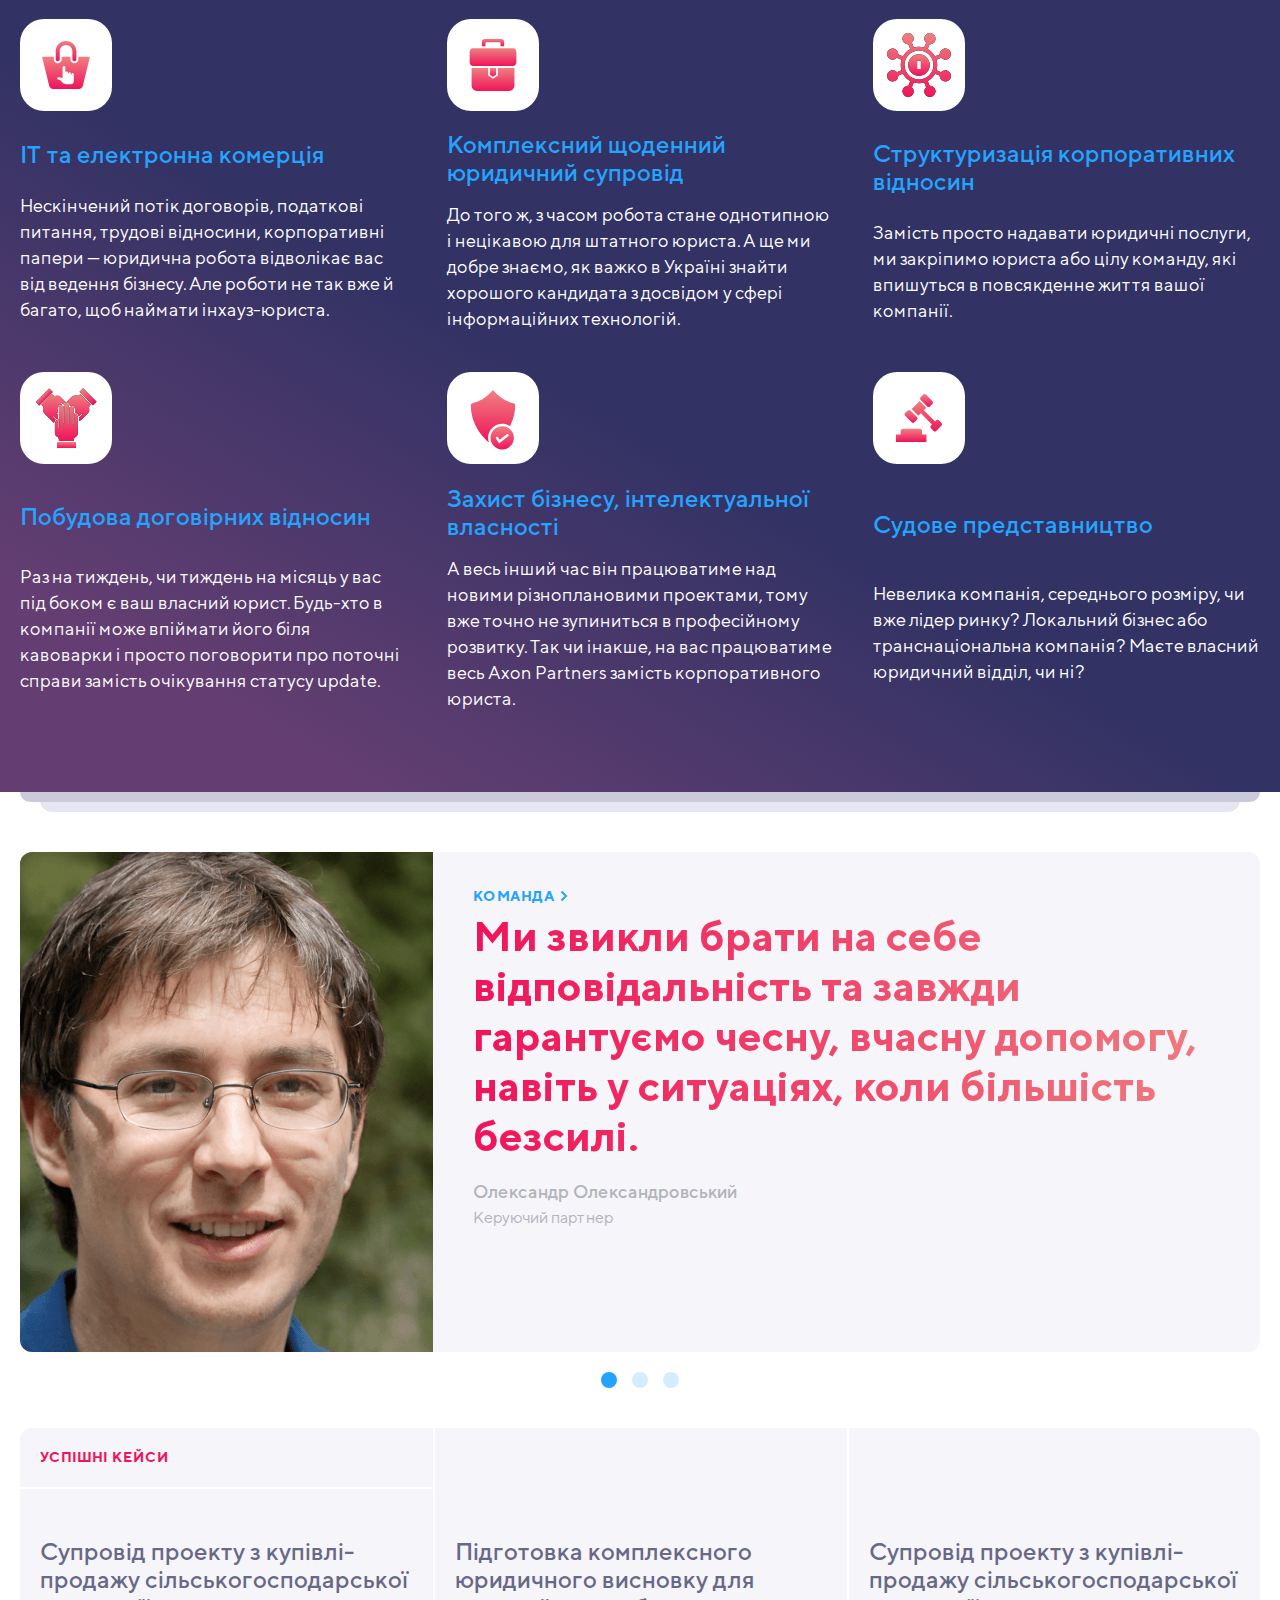
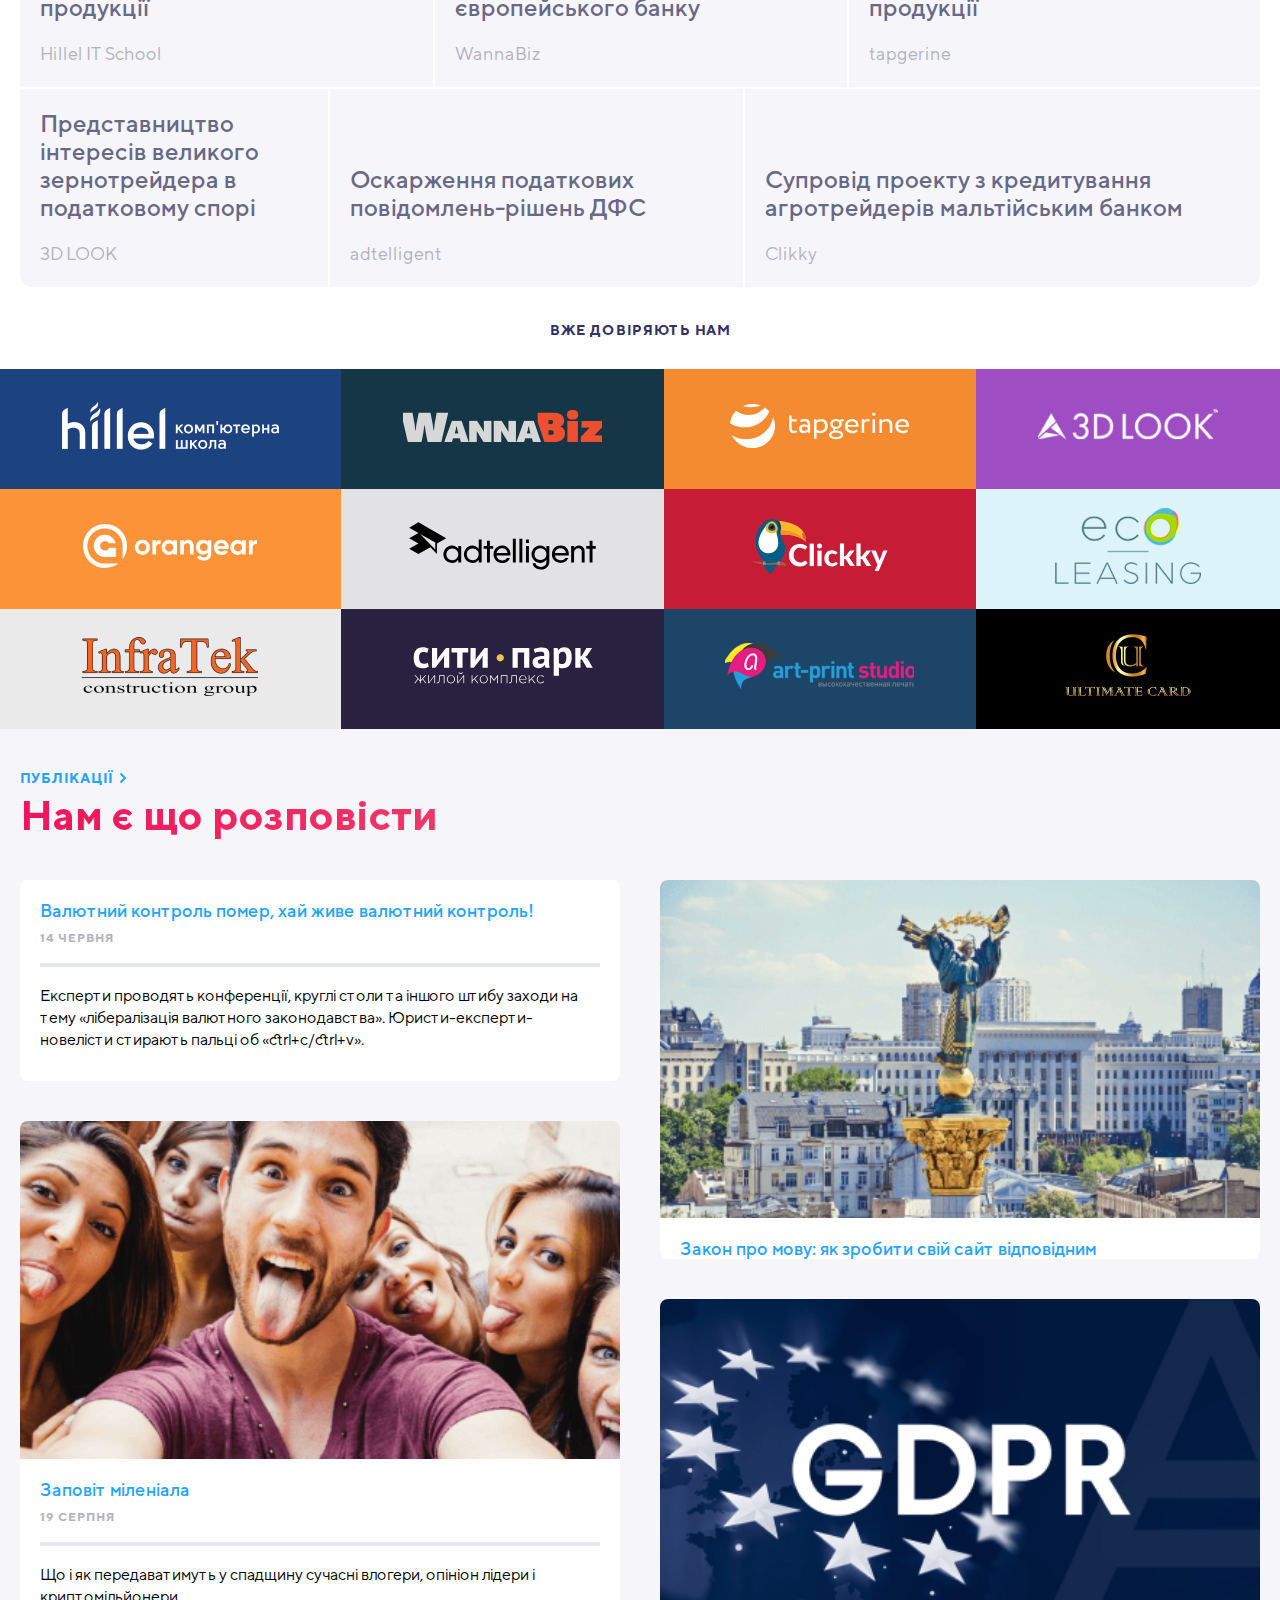
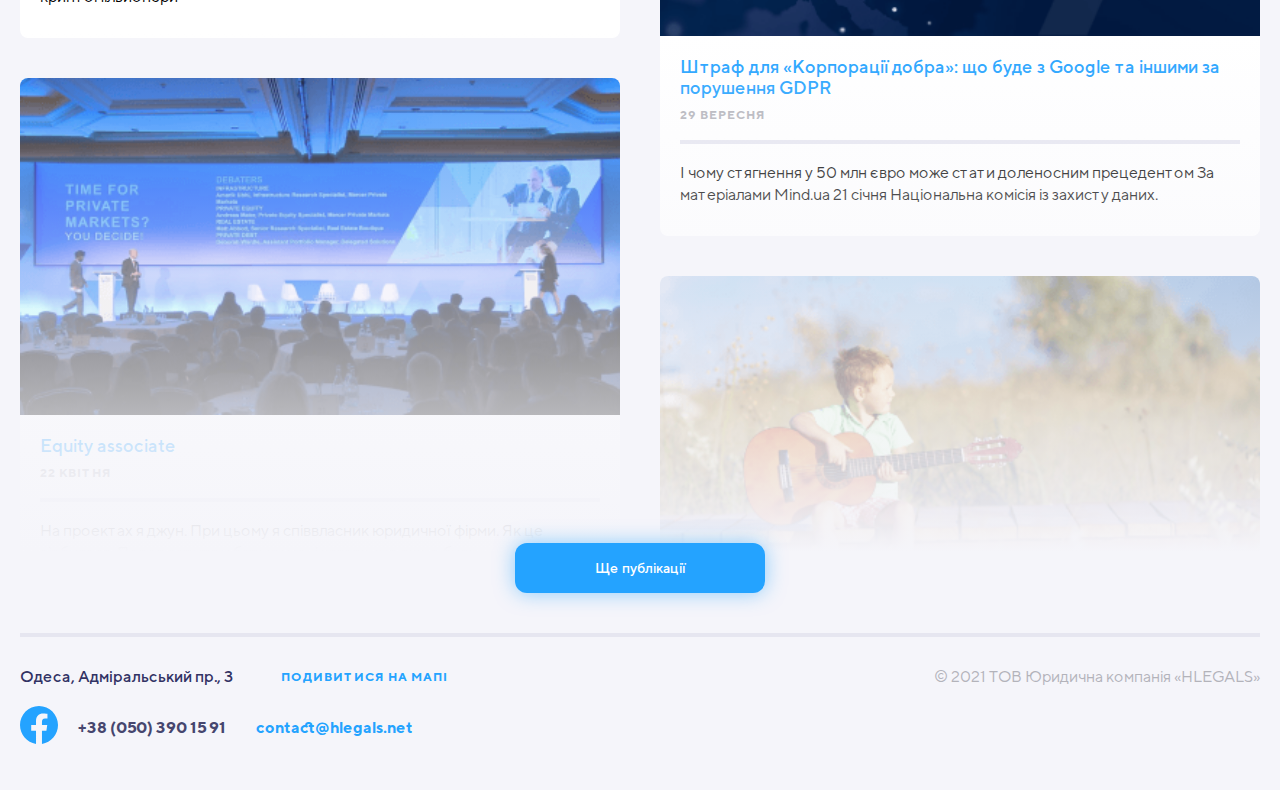
==== commit 5d1eeb73: "сделал" ====
--- a/index.html
+++ b/index.html
@@ -347,7 +347,6 @@
             <h3 class="visually-hidden">Article title</h3>
             <img class="publications__image" src="assets/img/art3.png" alt="article">
             <a class="publications__name">Закон про мову: як зробити свій сайт відповідним</a>
-            <time class="publications__date" datetime="04-19">19 квітня</time>
           </article>
           <article class="publications__item">
             <h3 class="visually-hidden">Article title</h3>
